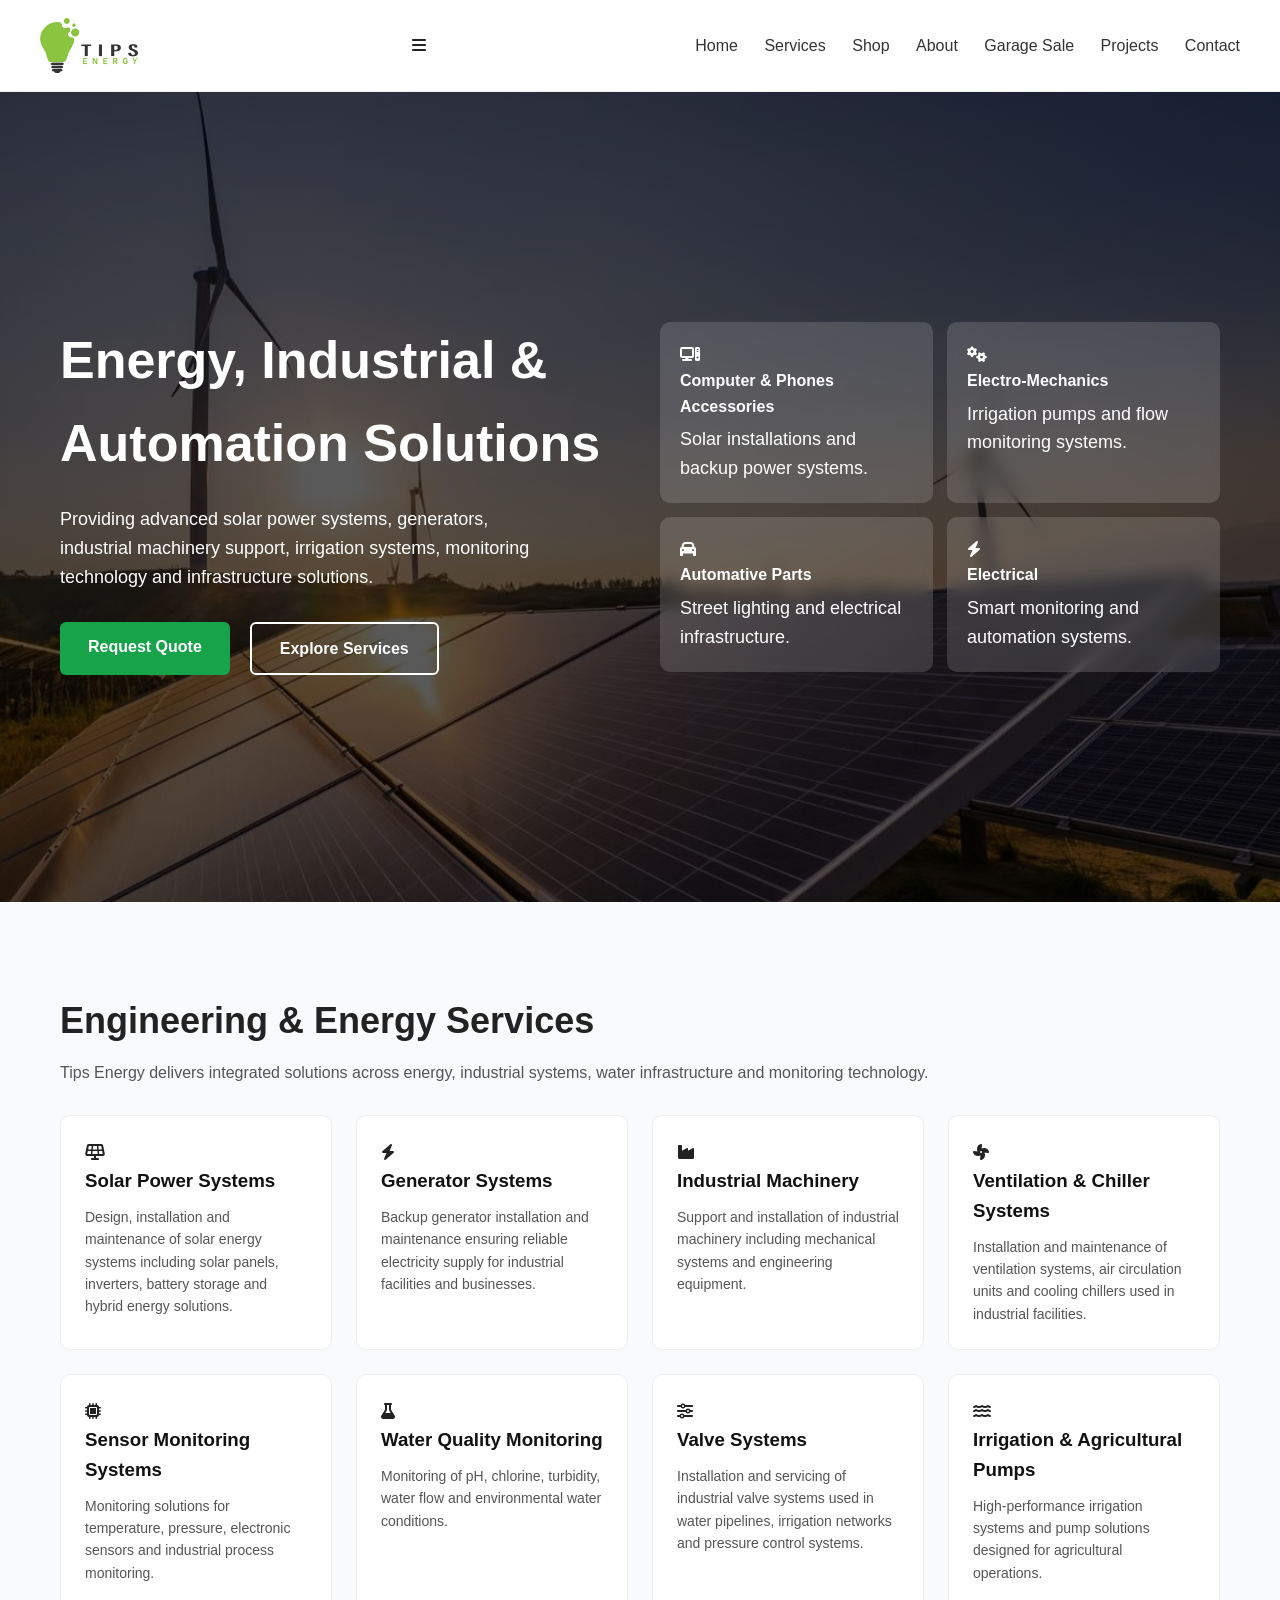
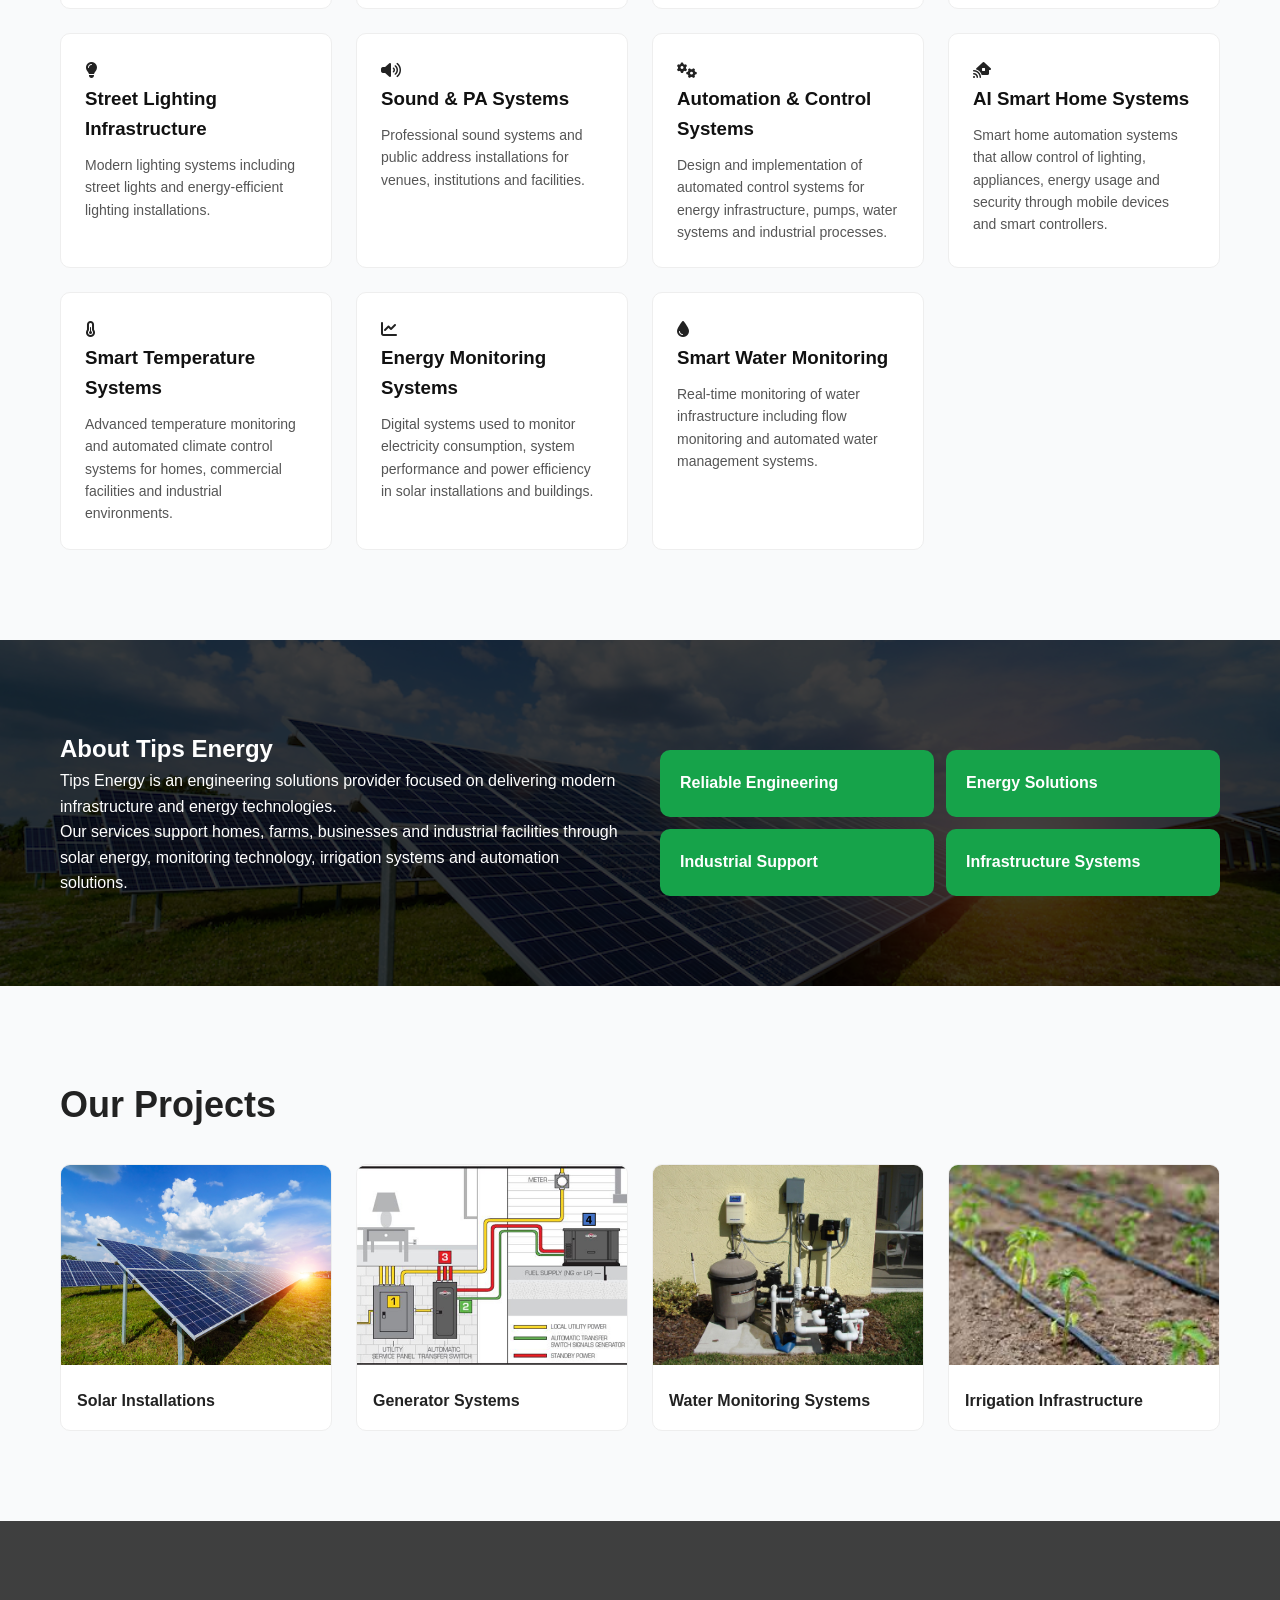
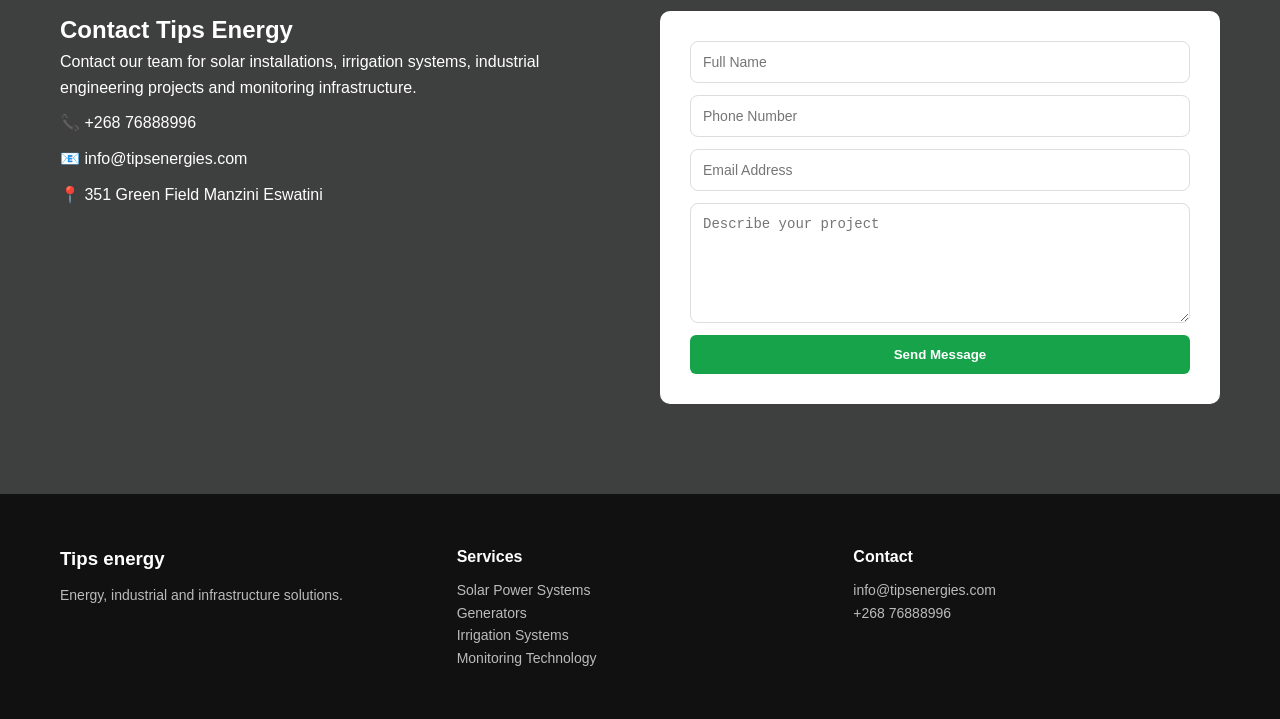
==== index.html @ 57f23faf "Update index.html" ====
<!DOCTYPE html>
<html lang="en">

<head>
<meta charset="UTF-8">
<meta name="viewport" content="width=device-width, initial-scale=1.0">

<title>Tips Energies | Energy & Automation Solutions</title>

<link rel="stylesheet" href="style.css">

<link rel="stylesheet"
href="https://cdnjs.cloudflare.com/ajax/libs/font-awesome/6.5.0/css/all.min.css">
</head>

<body>

<!-- ================= NAVBAR ================= -->
<header class="navbar">

<div class="container nav-inner">

<div class="logo">
<img src="Tips energy Logo.png" alt="Tips Energy Logo" class="logo-img">
</div>

<!-- HAMBURGER -->
<div class="menu-toggle">
<i class="fa-solid fa-bars"></i>
</div>

<nav>
<a href="#home">Home</a>
<a href="#services">Services</a>
<a href="shop.html">Shop</a>
<a href="#about">About</a>
<a href="garage.html">Garage Sale</a>
<a href="#projects">Projects</a>
<a href="#contact">Contact</a>
</nav>

</div>

</header>

<!-- ================= HERO ================= -->
<section id="home" class="hero">

<div class="container hero-grid">

<div class="hero-left">

<h1>Energy, Industrial & Automation Solutions</h1>

<p>
Providing advanced solar power systems, generators,
industrial machinery support, irrigation systems,
monitoring technology and infrastructure solutions.
</p>

<div class="hero-buttons">

<a href="#contact" class="btn-primary">Request Quote</a>

<a href="#services" class="btn-outline">Explore Services</a>

</div>

</div>

<div class="hero-cards">

<div class="card">
<i class="fa-solid fa-computer"></i>
<h4>Computer & Phones Accessories</h4>
<p>Solar installations and backup power systems.</p>
</div>

<div class="card">
<i class="fa-solid fa-gears"></i>
<h4>Electro-Mechanics</h4>
<p>Irrigation pumps and flow monitoring systems.</p>
</div>

<div class="card">
<i class="fa-solid fa-car"></i>
<h4>Automative Parts</h4>
<p>Street lighting and electrical infrastructure.</p>
</div>

<div class="card">
<i class="fa-solid fa-bolt"></i>
<h4>Electrical</h4>
<p>Smart monitoring and automation systems.</p>
</div>

</div>

</div>

</section>

<!-- ================= SERVICES ================= -->
<section id="services" class="section">
  <div class="container"> 
    <h2>Engineering & Energy Services</h2>
    <p class="section-desc"> Tips Energy delivers integrated solutions across energy, industrial systems, water infrastructure and monitoring technology. </p>
    <div class="service-grid"> 
      <div class="service-card"> 
        <i class="fa-solid fa-solar-panel">
        </i>
        <h3>Solar Power Systems</h3> 
        <p> Design, installation and maintenance of solar energy systems including solar panels, inverters, battery storage and hybrid energy solutions. </p>
      </div> 
      <div class="service-card"> 
        <i class="fa-solid fa-bolt"></i>
        <h3>Generator Systems</h3>
        <p> Backup generator installation and maintenance ensuring reliable electricity supply for industrial facilities and businesses. </p>
      </div>
      <div class="service-card">
        <i class="fa-solid fa-industry"></i>
        <h3>Industrial Machinery</h3> 
        <p> Support and installation of industrial machinery including mechanical systems and engineering equipment. </p>
      </div> 
      <div class="service-card">
        <i class="fa-solid fa-fan"></i>
        <h3>Ventilation & Chiller Systems</h3>
        <p> Installation and maintenance of ventilation systems, air circulation units and cooling chillers used in industrial facilities. </p> 
      </div> 
      <div class="service-card">
        <i class="fa-solid fa-microchip">
        </i> <h3>Sensor Monitoring Systems</h3>
        <p> Monitoring solutions for temperature, pressure, electronic sensors and industrial process monitoring. </p>
      </div> 
      <div class="service-card">
        <i class="fa-solid fa-flask"></i> 
        <h3>Water Quality Monitoring</h3>
        <p> Monitoring of pH, chlorine, turbidity, water flow and environmental water conditions. </p>
      </div>
      <div class="service-card">
        <i class="fa-solid fa-sliders"></i>
        <h3>Valve Systems</h3>
        <p> Installation and servicing of industrial valve systems used in water pipelines, irrigation networks and pressure control systems. </p> 
      </div> 
      <div class="service-card">
        <i class="fa-solid fa-water"></i> 
        <h3>Irrigation & Agricultural Pumps</h3>
        <p> High-performance irrigation systems and pump solutions designed for agricultural operations. </p>
      </div>
      <div class="service-card">
        <i class="fa-solid fa-lightbulb"></i>
        <h3>Street Lighting Infrastructure</h3> 
        <p> Modern lighting systems including street lights and energy-efficient lighting installations. </p> 
      </div>
      <div class="service-card">
        <i class="fa-solid fa-volume-high"></i> 
        <h3>Sound & PA Systems</h3>
        <p> Professional sound systems and public address installations for venues, institutions and facilities. </p> 
      </div> <!-- ADDED SERVICES WE DISCUSSED -->
      <div class="service-card">
        <i class="fa-solid fa-gears"></i>
        <h3>Automation & Control Systems</h3>
        <p> Design and implementation of automated control systems for energy infrastructure, pumps, water systems and industrial processes. </p> 
      </div> 
      <div class="service-card">
        <i class="fa-solid fa-house-signal"></i>
        <h3>AI Smart Home Systems</h3>
        <p> Smart home automation systems that allow control of lighting, appliances, energy usage and security through mobile devices and smart controllers. </p>
      </div> 
      <div class="service-card"> 
        <i class="fa-solid fa-temperature-half"></i> 
        <h3>Smart Temperature Systems</h3>
        <p> Advanced temperature monitoring and automated climate control systems for homes, commercial facilities and industrial environments. </p>
      </div>
      <div class="service-card">
        <i class="fa-solid fa-chart-line">
        </i>
        <h3>Energy Monitoring Systems</h3>
        <p> Digital systems used to monitor electricity consumption, system performance and power efficiency in solar installations and buildings. </p>
      </div>
      <div class="service-card">
        <i class="fa-solid fa-droplet"></i> 
        <h3>Smart Water Monitoring</h3>
        <p> Real-time monitoring of water infrastructure including flow monitoring and automated water management systems. </p>
</div>

</div>

</div>

</section>

<!-- ================= ABOUT ================= -->
<section id="about" class="about">

<div class="container about-grid">

<div>

<h2>About Tips Energy</h2>

<p>
Tips Energy is an engineering solutions provider
focused on delivering modern infrastructure and energy technologies.
</p>

<p>
Our services support homes, farms, businesses and industrial facilities
through solar energy, monitoring technology, irrigation systems and automation solutions.
</p>

</div>

<div class="about-boxes">
<div>Reliable Engineering</div>
<div>Energy Solutions</div>
<div>Industrial Support</div>
<div>Infrastructure Systems</div>
</div>

</div>

</section>

<!-- ================= PROJECTS ================= -->
<section id="projects" class="section">

<div class="container">

<h2>Our Projects</h2>

<div class="project-grid">

<div class="project-card">
<img src="solar.jpg">
<p>Solar Installations</p>
</div>

<div class="project-card">
<img src="generator+diagram.png">
<p>Generator Systems</p>
</div>

<div class="project-card">
<img src="water system.png">
<p>Water Monitoring Systems</p>
</div>

<div class="project-card">
<img src="irrigation.jpg">
<p>Irrigation Infrastructure</p>
</div>

</div>

</div>

</section>

<!-- ================= CONTACT ================= -->
<section id="contact" class="contact">

<div class="container contact-grid">

<div>

<h2>Contact Tips Energy</h2>

<p>
Contact our team for solar installations, irrigation systems,
industrial engineering projects and monitoring infrastructure.
</p>

<div class="contact-info">
<p>📞 +268 76888996</p>
<p>📧 info@tipsenergies.com</p>
<p>📍 351 Green Field Manzini Eswatini</p>
</div>

</div>

<form action="https://formspree.io/f/xwvrnzoy" method="POST" class="contact-form">

<input type="text" name="name" placeholder="Full Name" required>
<input type="tel" name="phone" placeholder="Phone Number">
<input type="email" name="email" placeholder="Email Address" required>

<textarea name="message" placeholder="Describe your project" required></textarea>

<input type="hidden" name="_subject" value="New Project Inquiry - Tips Energies">
<input type="hidden" name="_next" value="thankyou.html">

<button type="submit" class="btn-primary">Send Message</button>

</form>

</div>

</section>

<!-- ================= FOOTER ================= -->
<footer>

<div class="container footer">

<div>
<h3>Tips energy</h3>
<p>Energy, industrial and infrastructure solutions.</p>
</div>

<div>
<h4>Services</h4>
<p>Solar Power Systems</p>
<p>Generators</p>
<p>Irrigation Systems</p>
<p>Monitoring Technology</p>
</div>

<div>
<h4>Contact</h4>
<p>info@tipsenergies.com</p>
<p>+268 76888996</p>
</div>

</div>

</footer>

<!-- ================= MOBILE MENU JS ================= -->
<script>
document.addEventListener("DOMContentLoaded", () => {
const menuToggle = document.querySelector(".menu-toggle");
const nav = document.querySelector("nav");

menuToggle.addEventListener("click", () => {
nav.classList.toggle("active");
});
});
</script>

</body>
</html>
---- style.css ----
/* ======================
GLOBAL
====================== */

*{
margin:0;
padding:0;
box-sizing:border-box;
}

html{
scroll-behavior:smooth;
}

body{
font-family:Arial, Helvetica, sans-serif;
color:#222;
line-height:1.6;
background:#f9fafb;
}

.container{
max-width:1200px;
margin:auto;
padding:0 20px;
}
.logo-img{
height:55px;
width:auto;
}

/* ======================
NAVBAR
====================== */

.navbar{
background:white;
border-bottom:1px solid #eee;
position:sticky;
top:0;
z-index:1000;
}

.nav-inner{
display:flex;
justify-content:space-between;
align-items:center;
padding:18px 0;
}

.logo{
display:flex;
gap:10px;
align-items:center;
}

.logo-box{
background:#16a34a;
color:white;
font-weight:bold;
padding:10px;
border-radius:8px;
}

nav a{
margin-left:22px;
text-decoration:none;
color:#333;
font-weight:500;
transition:0.2s;
}

nav a:hover{
color:#16a34a;
}


/* ======================
HERO
====================== */

.hero{

min-height:90vh;
display:flex;
align-items:center;
color:white;

background:
linear-gradient(rgba(0,0,0,0.65), rgba(0,0,0,0.65)),
url("hero.png");

background-size:cover;
background-position:center;
background-repeat:no-repeat;

}

.hero-grid{
display:grid;
grid-template-columns:1fr 1fr;
gap:40px;
align-items:center;
}

.hero h1{
font-size:52px;
margin-bottom:20px;
}

.hero p{
font-size:18px;
max-width:500px;
}


/* ======================
BUTTONS
====================== */

.hero-buttons{
display:flex;
gap:20px;
margin-top:30px;
}

.btn-primary{
background:#16a34a;
color:white;
padding:12px 28px;
border-radius:6px;
text-decoration:none;
font-weight:600;
border:none;
cursor:pointer;
transition:0.2s;
}

.btn-primary:hover{
background:#15803d;
}

.btn-outline{
border:2px solid white;
color:white;
padding:12px 28px;
border-radius:6px;
text-decoration:none;
font-weight:600;
transition:0.2s;
}

.btn-outline:hover{
background:white;
color:#111;
}


/* ======================
HERO CARDS
====================== */

.hero-cards{
display:grid;
grid-template-columns:1fr 1fr;
gap:14px;
}

.card{
background:rgba(255,255,255,0.15);
padding:20px;
border-radius:10px;
backdrop-filter:blur(8px);
transition:0.2s;
}

.card:hover{
transform:translateY(-4px);
}

.card h4{
margin-bottom:6px;
}


/* ======================
SECTIONS
====================== */

.section{
padding:90px 0;
}

.section h2{
font-size:36px;
margin-bottom:10px;
}

.section-desc{
color:#555;
margin-bottom:30px;
}


/* ======================
SERVICES
====================== */

.service-grid{
display:grid;
grid-template-columns:repeat(auto-fit,minmax(240px,1fr));
gap:24px;
}

.service-card{
background:white;
border-radius:10px;
padding:24px;
border:1px solid #eee;
transition:0.2s;
}

.service-card:hover{
transform:translateY(-5px);
box-shadow:0 10px 25px rgba(0,0,0,0.08);
}

.service-card h3{
margin-bottom:10px;
color:#111;
}

.service-card p{
font-size:14px;
color:#555;
}


/* ======================
ABOUT
====================== */

.about{

background:
linear-gradient(rgba(0,0,0,0.75), rgba(0,0,0,0.75)),
url("solar.jpg");

background-size:cover;
background-position:center;

color:white;
padding:90px 0;

}

.about-grid{
display:grid;
grid-template-columns:1fr 1fr;
gap:40px;
}

.about-boxes{
display:grid;
grid-template-columns:1fr 1fr;
gap:12px;
margin-top:20px;
}

.about-boxes div{
background:#16a34a;
padding:20px;
border-radius:10px;
font-weight:600;
}


/* ======================
PROJECTS
====================== */

.project-grid{
display:grid;
grid-template-columns:repeat(auto-fit,minmax(240px,1fr));
gap:24px;
margin-top:30px;
}

.project-card{
background:white;
border-radius:10px;
overflow:hidden;
border:1px solid #eee;
transition:0.2s;
}

.project-card:hover{
transform:translateY(-4px);
box-shadow:0 10px 25px rgba(0,0,0,0.08);
}

.project-card img{
width:100%;
height:200px;
object-fit:cover;
}

.project-card p{
padding:16px;
font-weight:600;
}


/* ======================
CONTACT
====================== */

.contact{

background:
linear-gradient(rgba(0,0,0,0.75), rgba(0,0,0,0.75)),
url("energy-infrastructure.jpg");

background-size:cover;
background-position:center;

color:white;
padding:90px 0;

}

.contact-grid{
display:grid;
grid-template-columns:1fr 1fr;
gap:40px;
}

.contact-info p{
margin-top:10px;
}

.contact-form{
background:white;
padding:30px;
border-radius:10px;
display:flex;
flex-direction:column;
gap:12px;
}

.contact-form input,
.contact-form textarea{
padding:12px;
border:1px solid #ddd;
border-radius:8px;
font-size:14px;
}

.contact-form textarea{
min-height:120px;
}


/* ======================
FOOTER
====================== */

footer{
background:#111;
color:#bbb;
padding:50px 0;
}

.footer{
display:grid;
grid-template-columns:1fr 1fr 1fr;
gap:30px;
}

.footer h3,
.footer h4{
color:white;
margin-bottom:10px;
}

.footer p{
font-size:14px;
}


/* ======================
RESPONSIVE
====================== */

@media(max-width:900px){

.hero-grid{
grid-template-columns:1fr;
}

.about-grid{
grid-template-columns:1fr;
}

.contact-grid{
grid-template-columns:1fr;
}

.footer{
grid-template-columns:1fr;
}

nav{
display:none;
}

.hero h1{
font-size:36px;
}

.menu-toggle{
display:none;
font-size:24px;
cursor:pointer;
color:#333;
}

/* IMPORTANT: anchor dropdown properly */
.nav-inner{
position:relative;
}

@media(max-width:900px){

/* show hamburger */
.menu-toggle{
display:block;
}

/* hide nav by default */
nav{
display:none;
flex-direction:column;
position:absolute;
top:60px;
right:0;
background:white;
padding:15px;
border:1px solid #eee;
border-radius:10px;
width:180px;
z-index:2000;
box-shadow:0 10px 20px rgba(0,0,0,0.15);
}

/* when JS toggles this class */
nav.active{
display:flex;
}

/* spacing for mobile links */
nav a{
margin:10px 0;
}
}
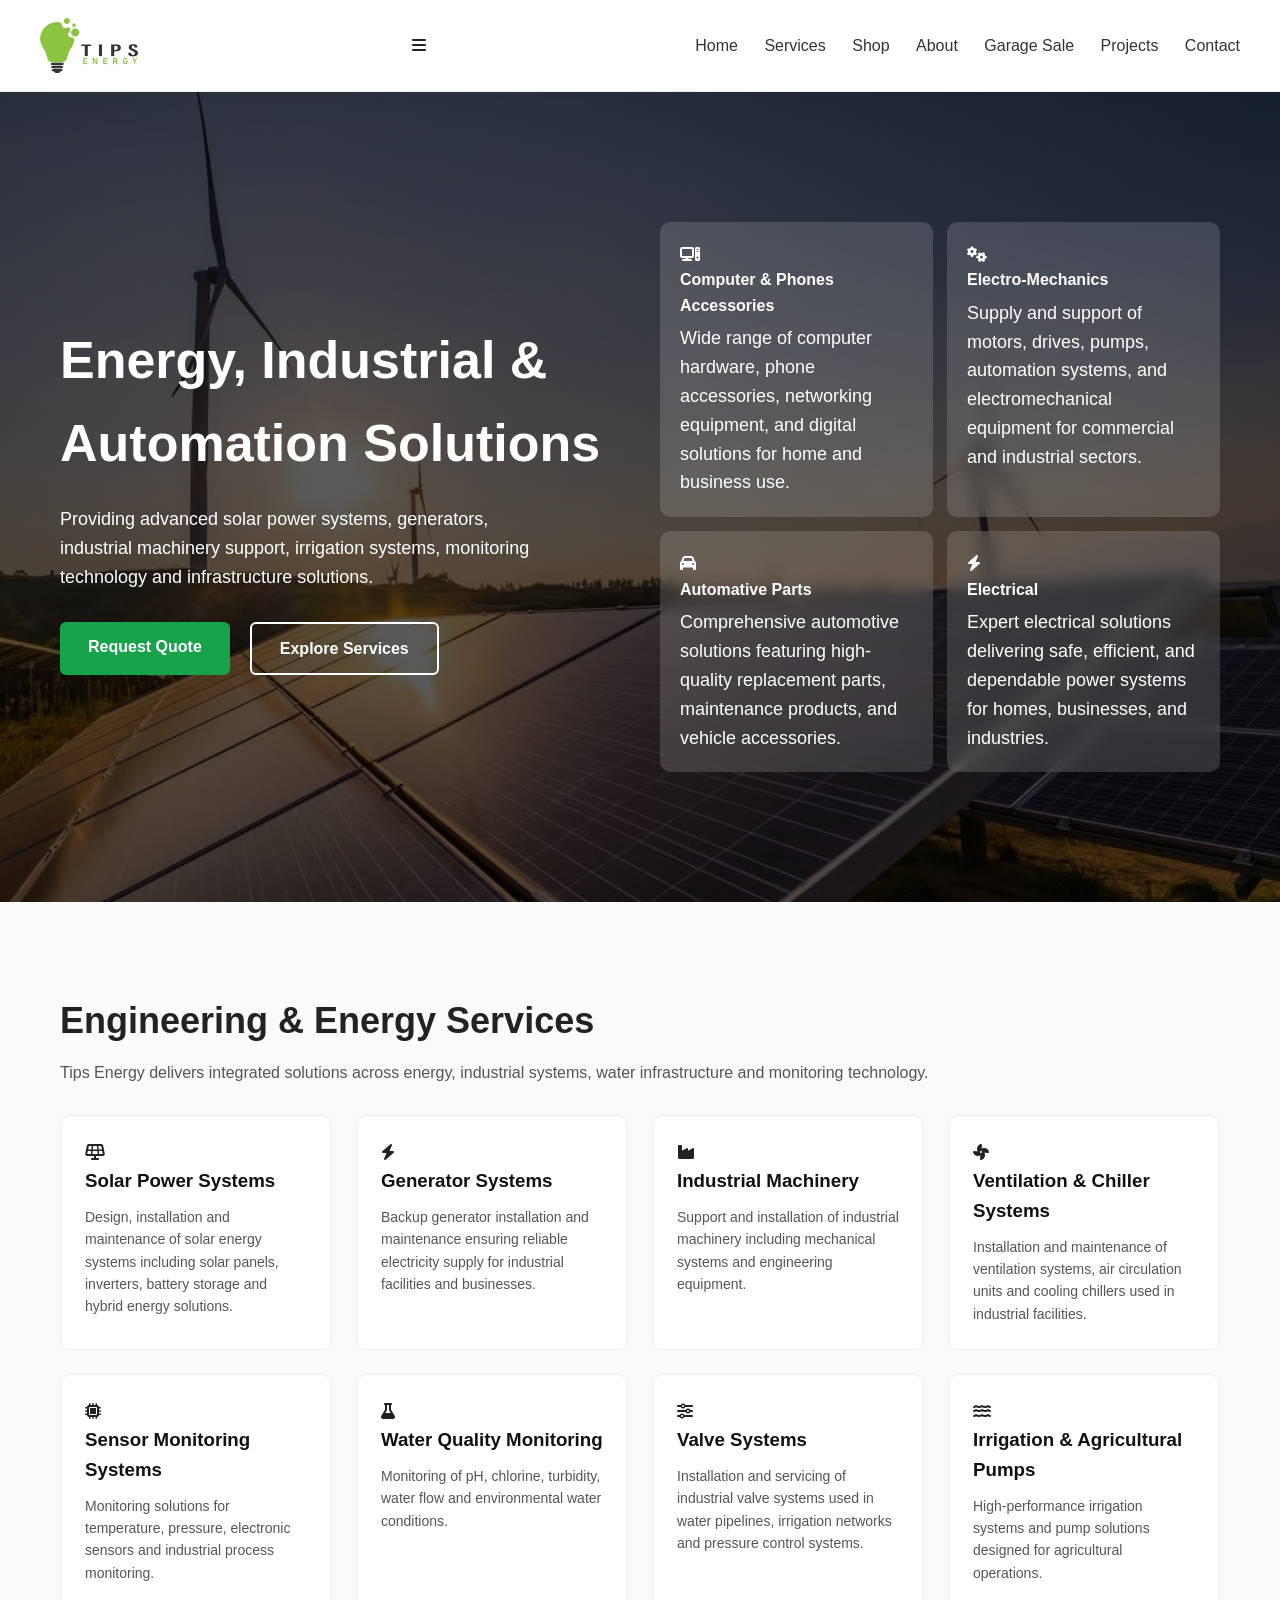
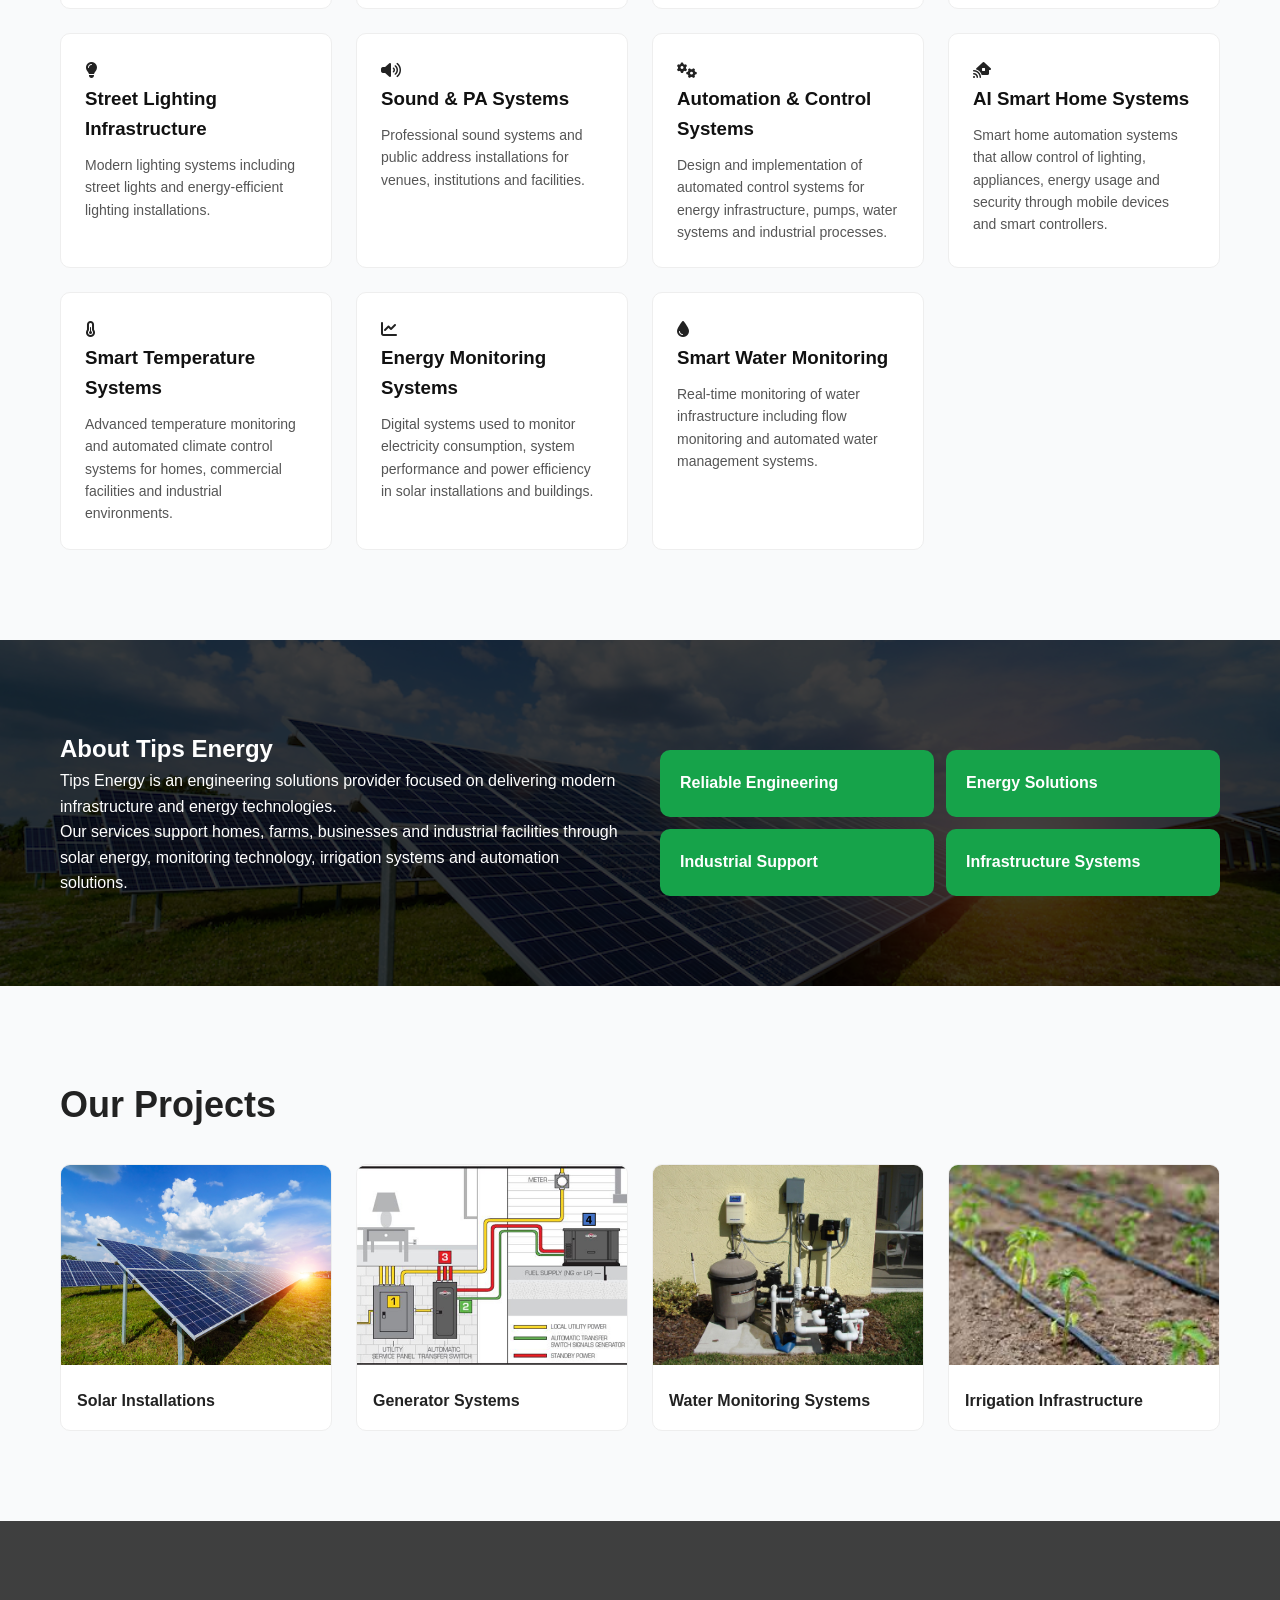
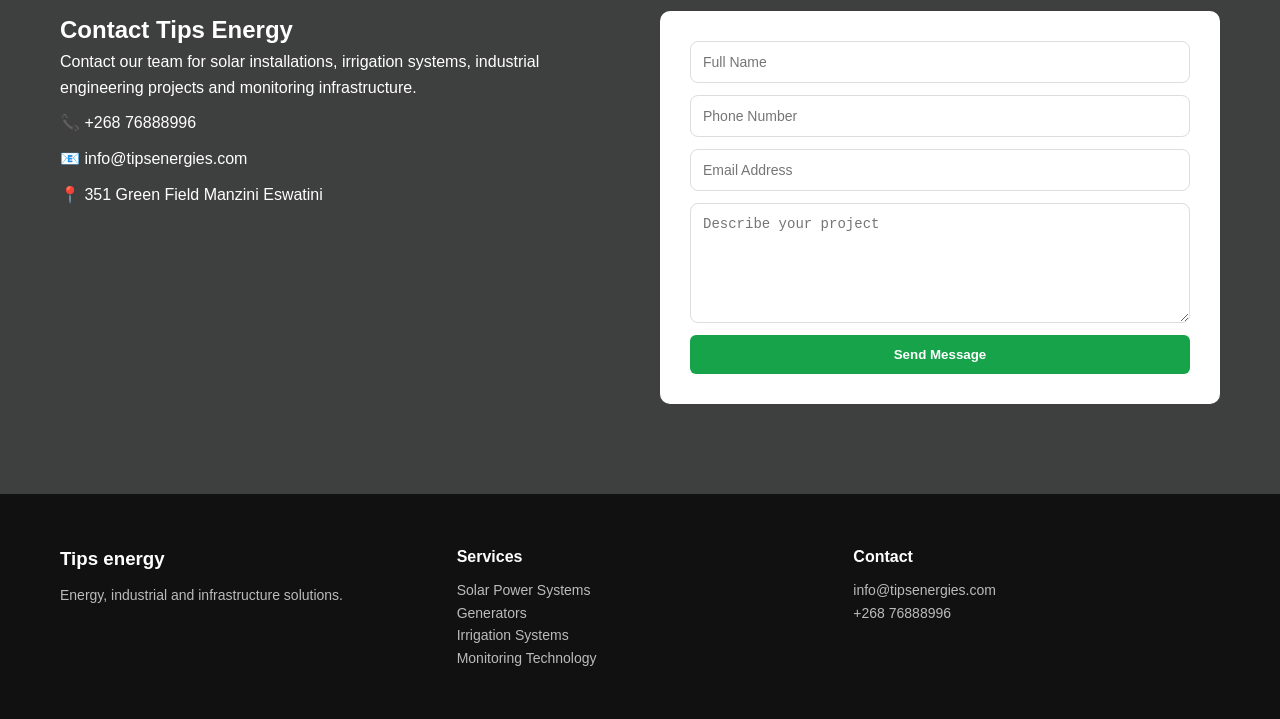
==== commit 8f4bbaf4: "Update index.html" ====
--- a/index.html
+++ b/index.html
@@ -73,25 +73,25 @@
 <div class="card">
 <i class="fa-solid fa-computer"></i>
 <h4>Computer & Phones Accessories</h4>
-<p>Solar installations and backup power systems.</p>
+<p>Wide range of computer hardware, phone accessories, networking equipment, and digital solutions for home and business use.</p>
 </div>
 
 <div class="card">
 <i class="fa-solid fa-gears"></i>
 <h4>Electro-Mechanics</h4>
-<p>Irrigation pumps and flow monitoring systems.</p>
+<p>Supply and support of motors, drives, pumps, automation systems, and electromechanical equipment for commercial and industrial sectors.</p>
 </div>
 
 <div class="card">
 <i class="fa-solid fa-car"></i>
 <h4>Automative Parts</h4>
-<p>Street lighting and electrical infrastructure.</p>
+<p>Comprehensive automotive solutions featuring high-quality replacement parts, maintenance products, and vehicle accessories.</p>
 </div>
 
 <div class="card">
 <i class="fa-solid fa-bolt"></i>
 <h4>Electrical</h4>
-<p>Smart monitoring and automation systems.</p>
+<p>Expert electrical solutions delivering safe, efficient, and dependable power systems for homes, businesses, and industries.</p>
 </div>
 
 </div>
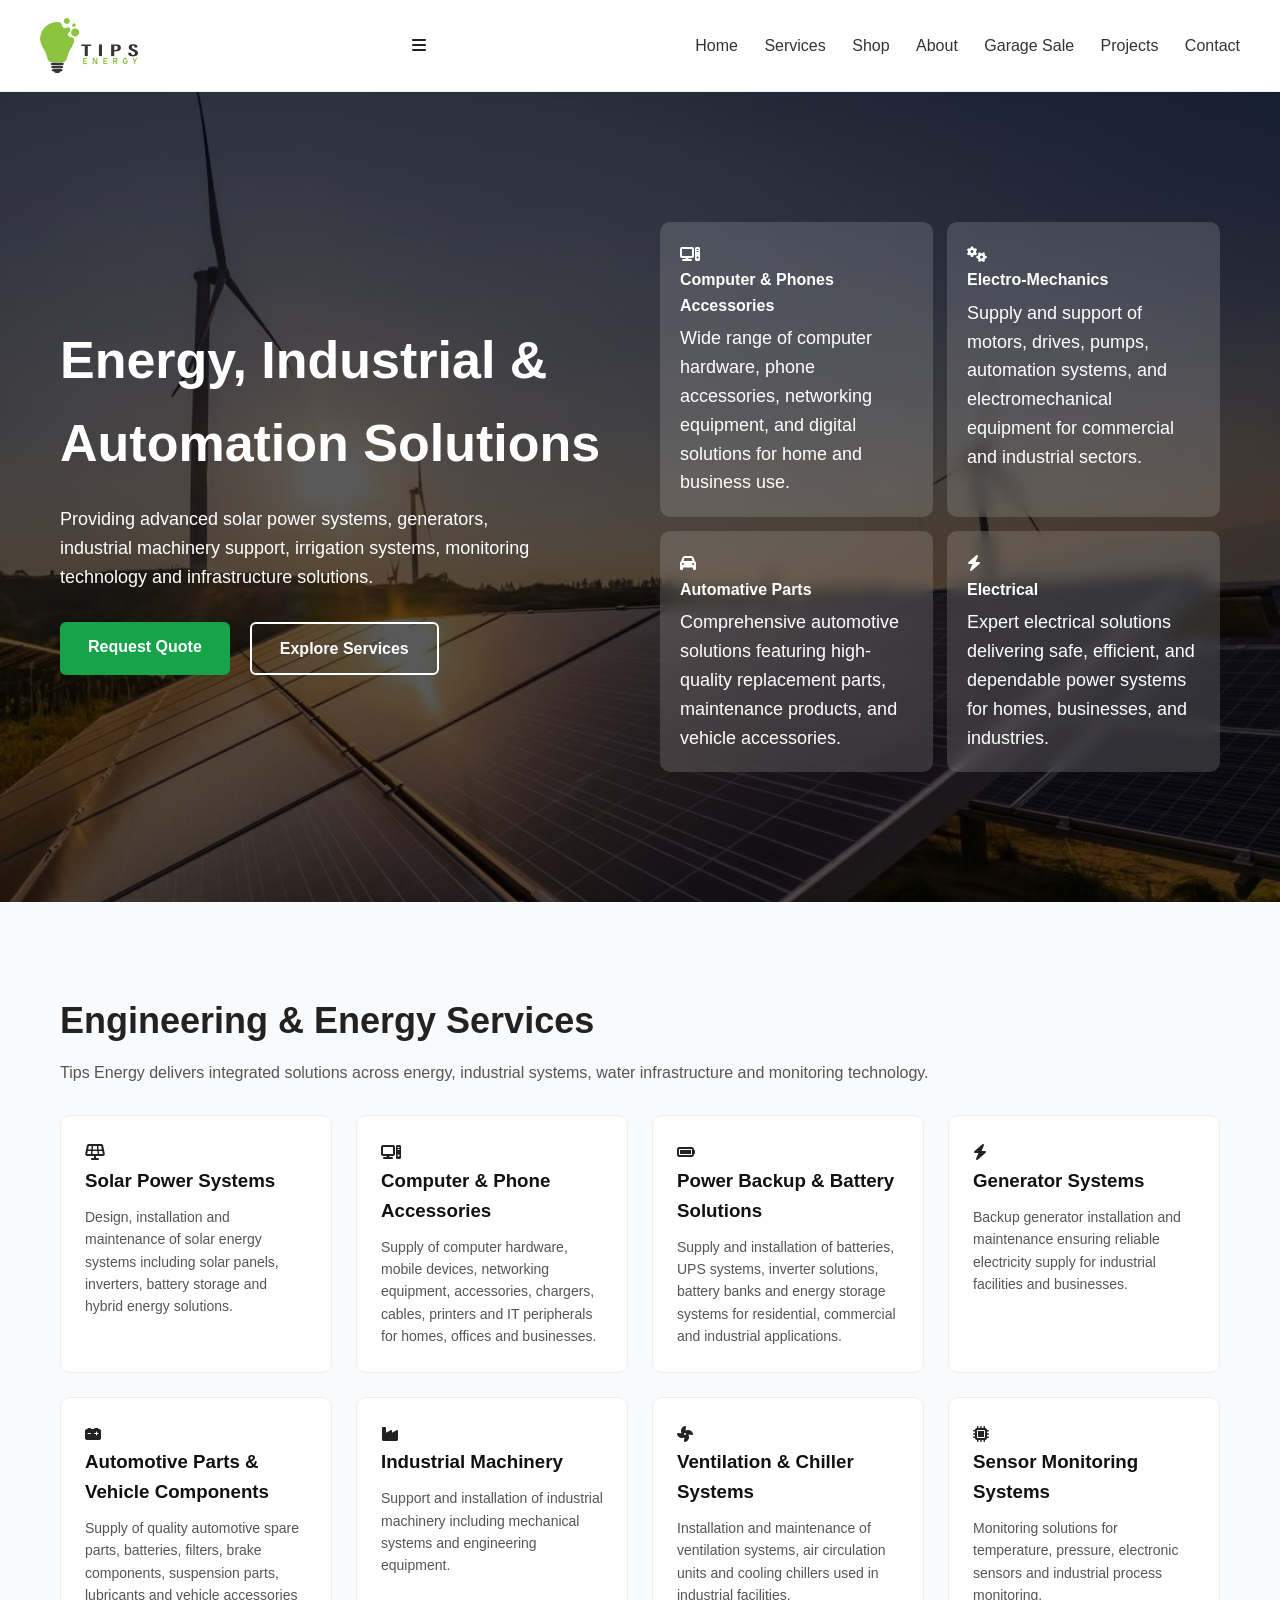
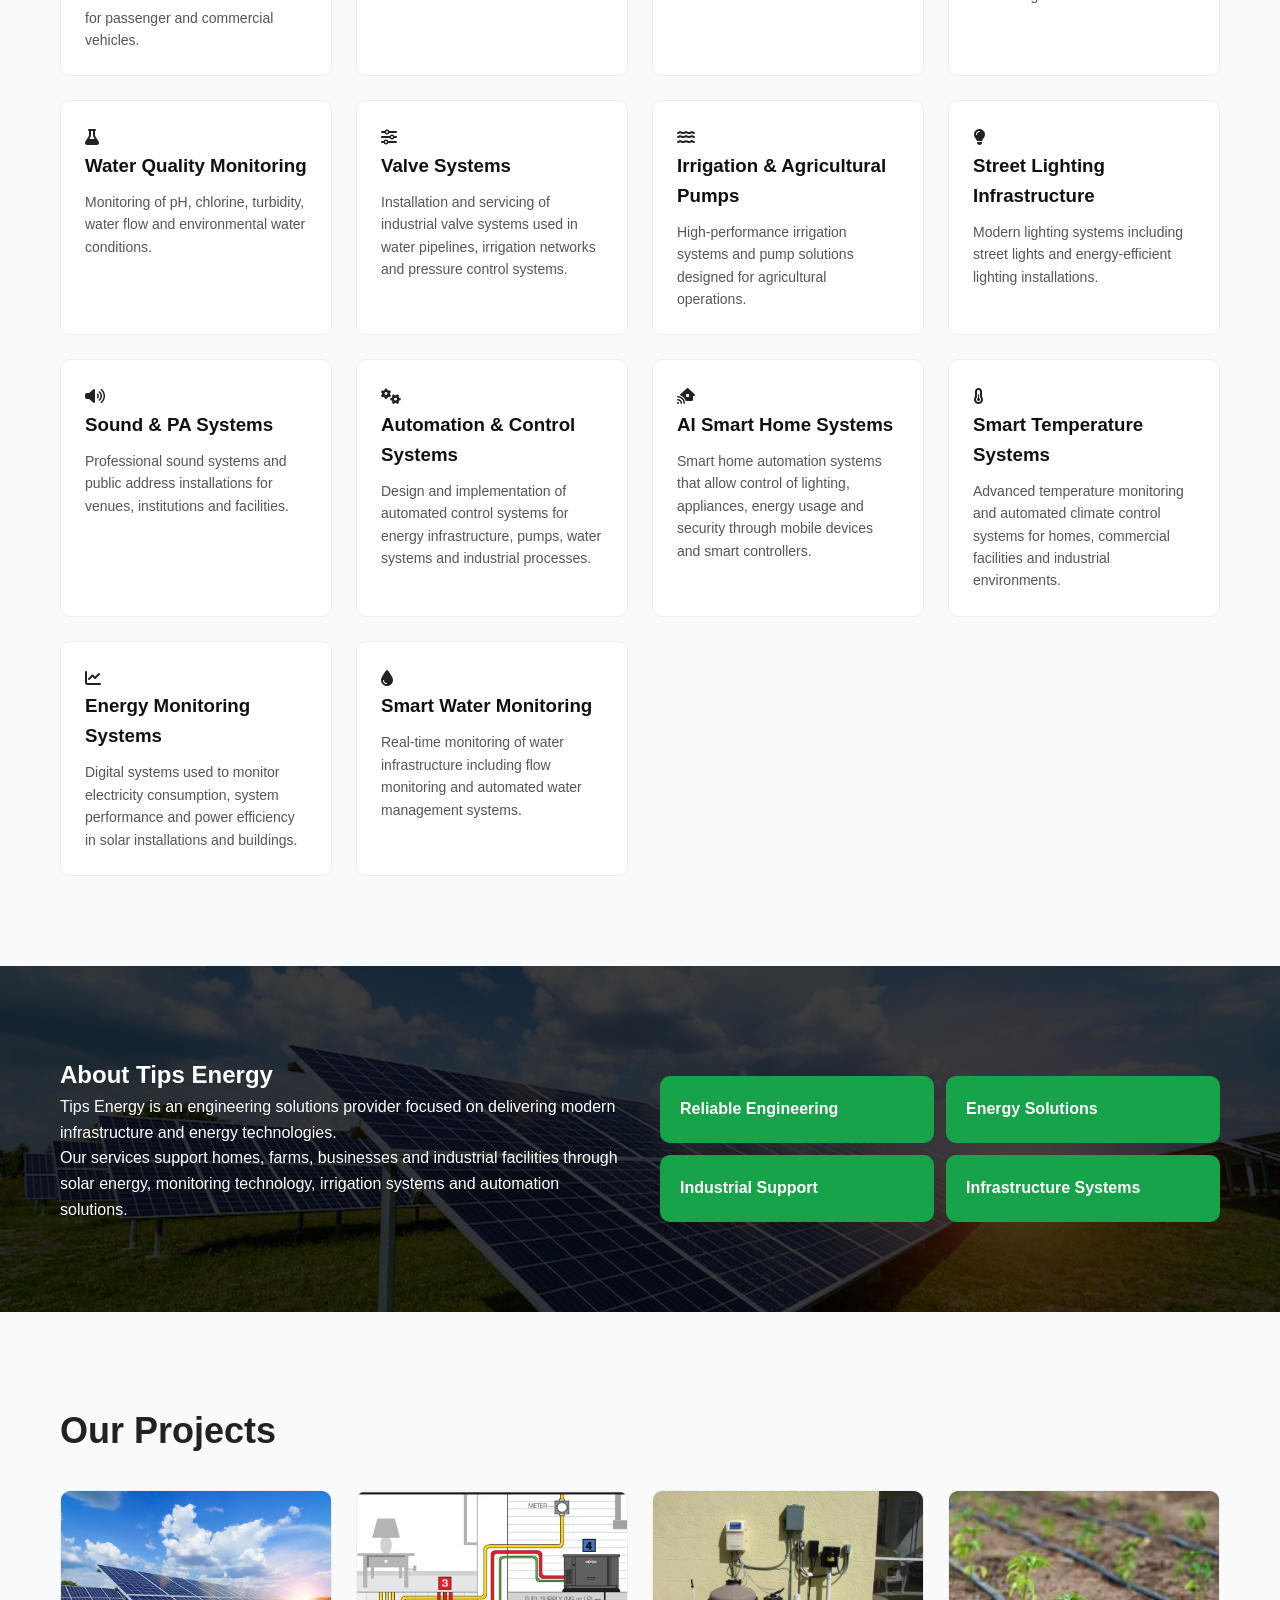
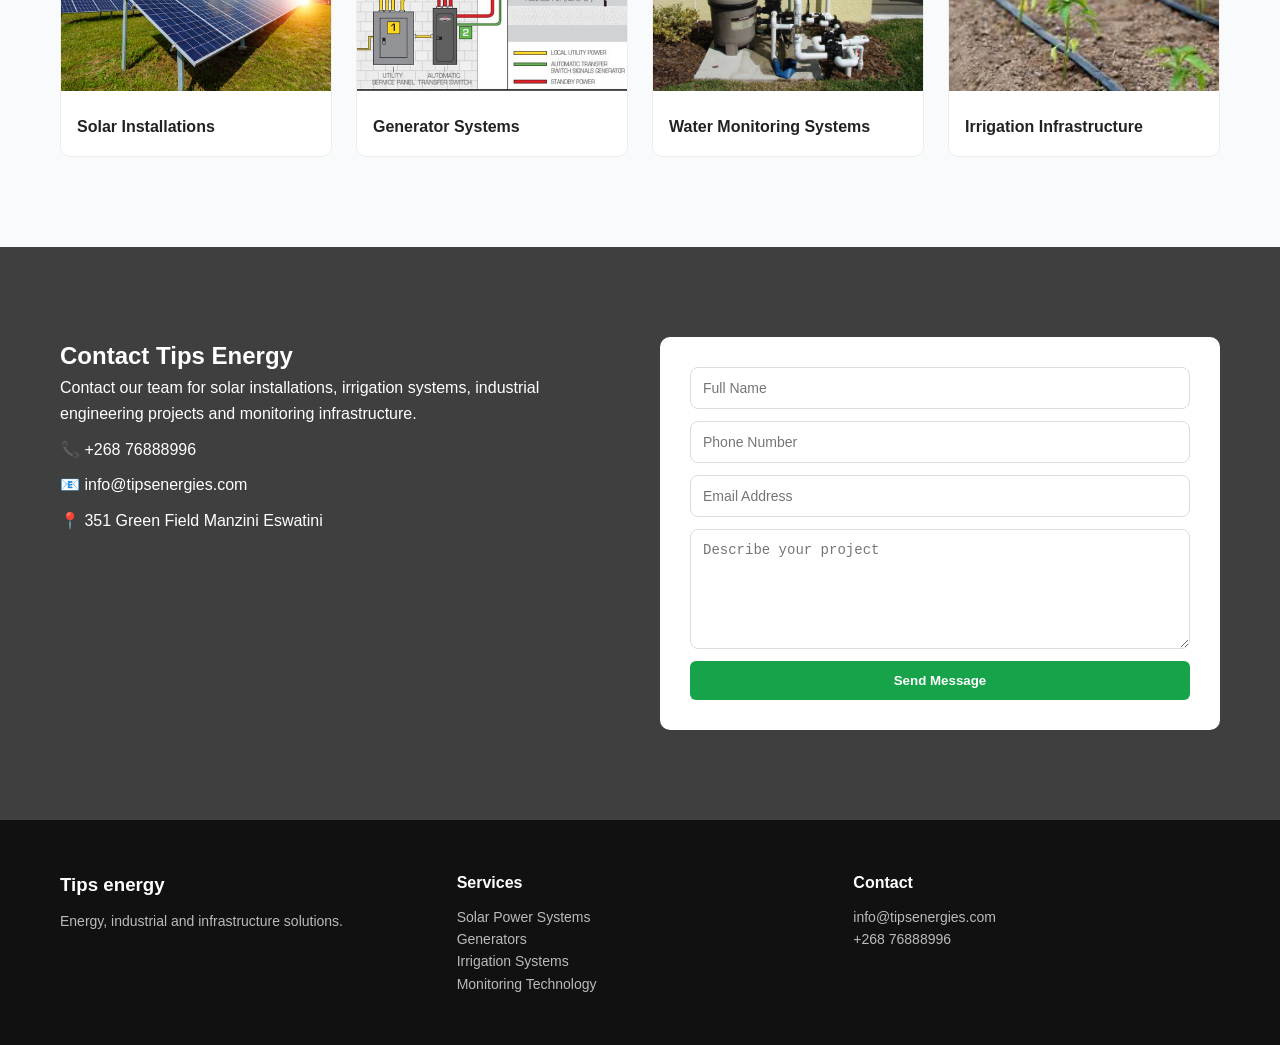
==== commit 047e2a6b: "Update index.html" ====
--- a/index.html
+++ b/index.html
@@ -112,11 +112,27 @@
         <h3>Solar Power Systems</h3> 
         <p> Design, installation and maintenance of solar energy systems including solar panels, inverters, battery storage and hybrid energy solutions. </p>
       </div> 
+ <div class="service-card"> 
+  <i class="fa-solid fa-computer"></i>
+  <h3>Computer & Phone Accessories</h3> 
+  <p>Supply of computer hardware, mobile devices, networking equipment, accessories, chargers, cables, printers and IT peripherals for homes, offices and businesses.</p>
+</div>
+      <div class="service-card"> 
+  <i class="fa-solid fa-battery-full"></i>
+  <h3>Power Backup & Battery Solutions</h3> 
+  <p>Supply and installation of batteries, UPS systems, inverter solutions, battery banks and energy storage systems for residential, commercial and industrial applications.</p>
+</div>
+
       <div class="service-card"> 
         <i class="fa-solid fa-bolt"></i>
         <h3>Generator Systems</h3>
         <p> Backup generator installation and maintenance ensuring reliable electricity supply for industrial facilities and businesses. </p>
       </div>
+      <div class="service-card"> 
+  <i class="fa-solid fa-car-battery"></i>
+  <h3>Automotive Parts & Vehicle Components</h3> 
+  <p>Supply of quality automotive spare parts, batteries, filters, brake components, suspension parts, lubricants and vehicle accessories for passenger and commercial vehicles.</p>
+</div>
       <div class="service-card">
         <i class="fa-solid fa-industry"></i>
         <h3>Industrial Machinery</h3> 
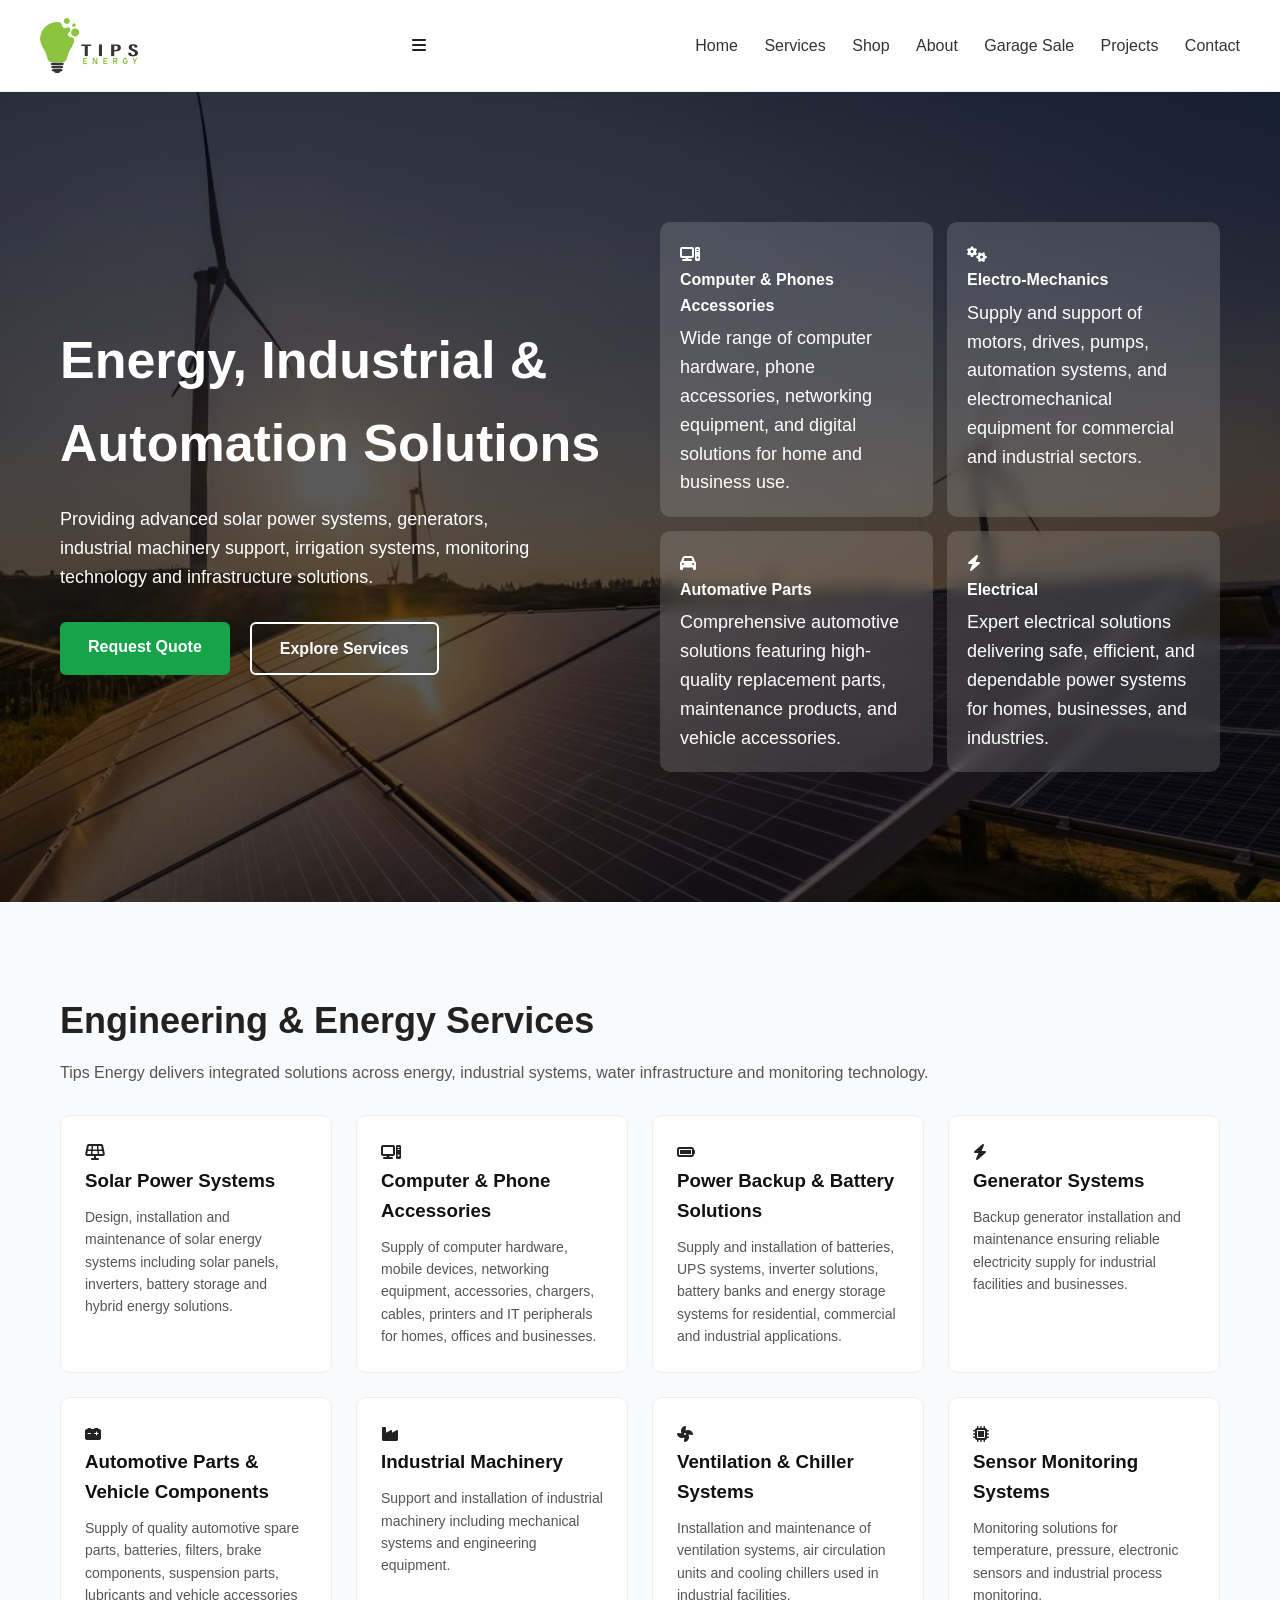
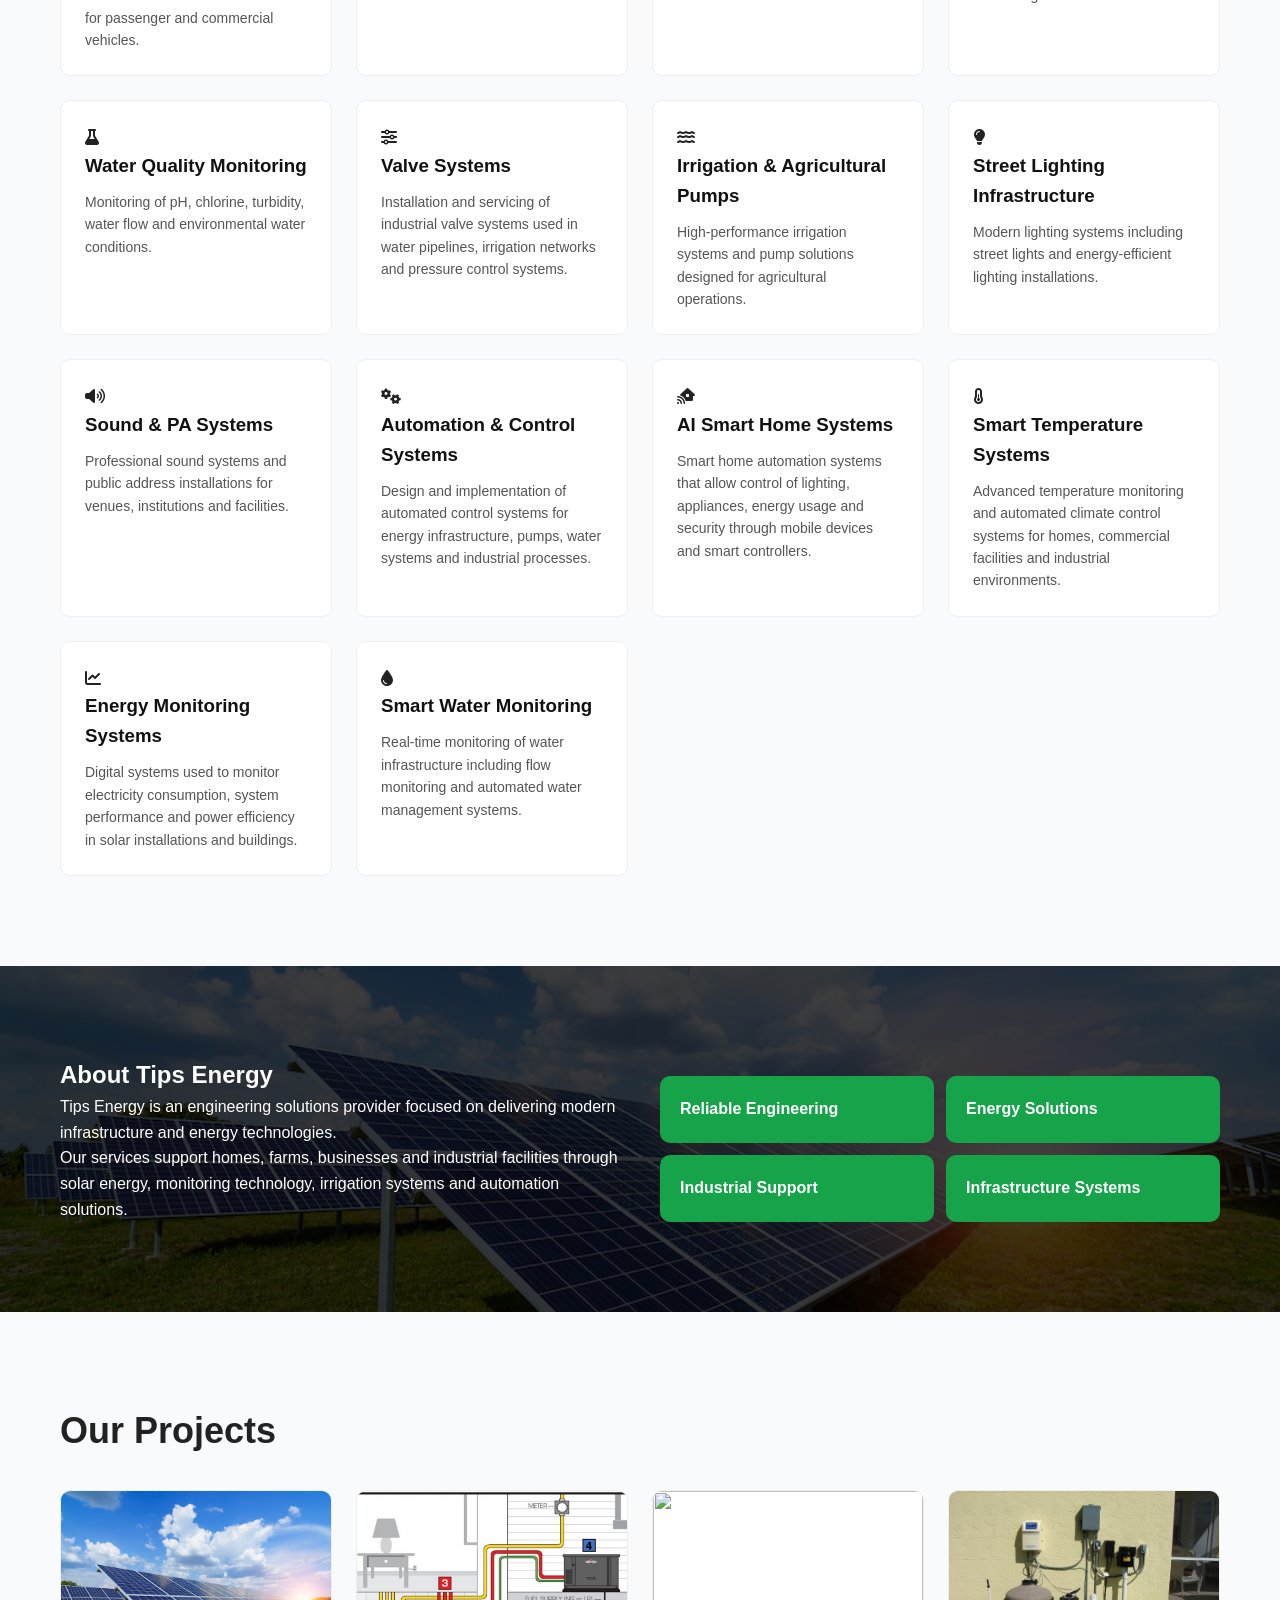
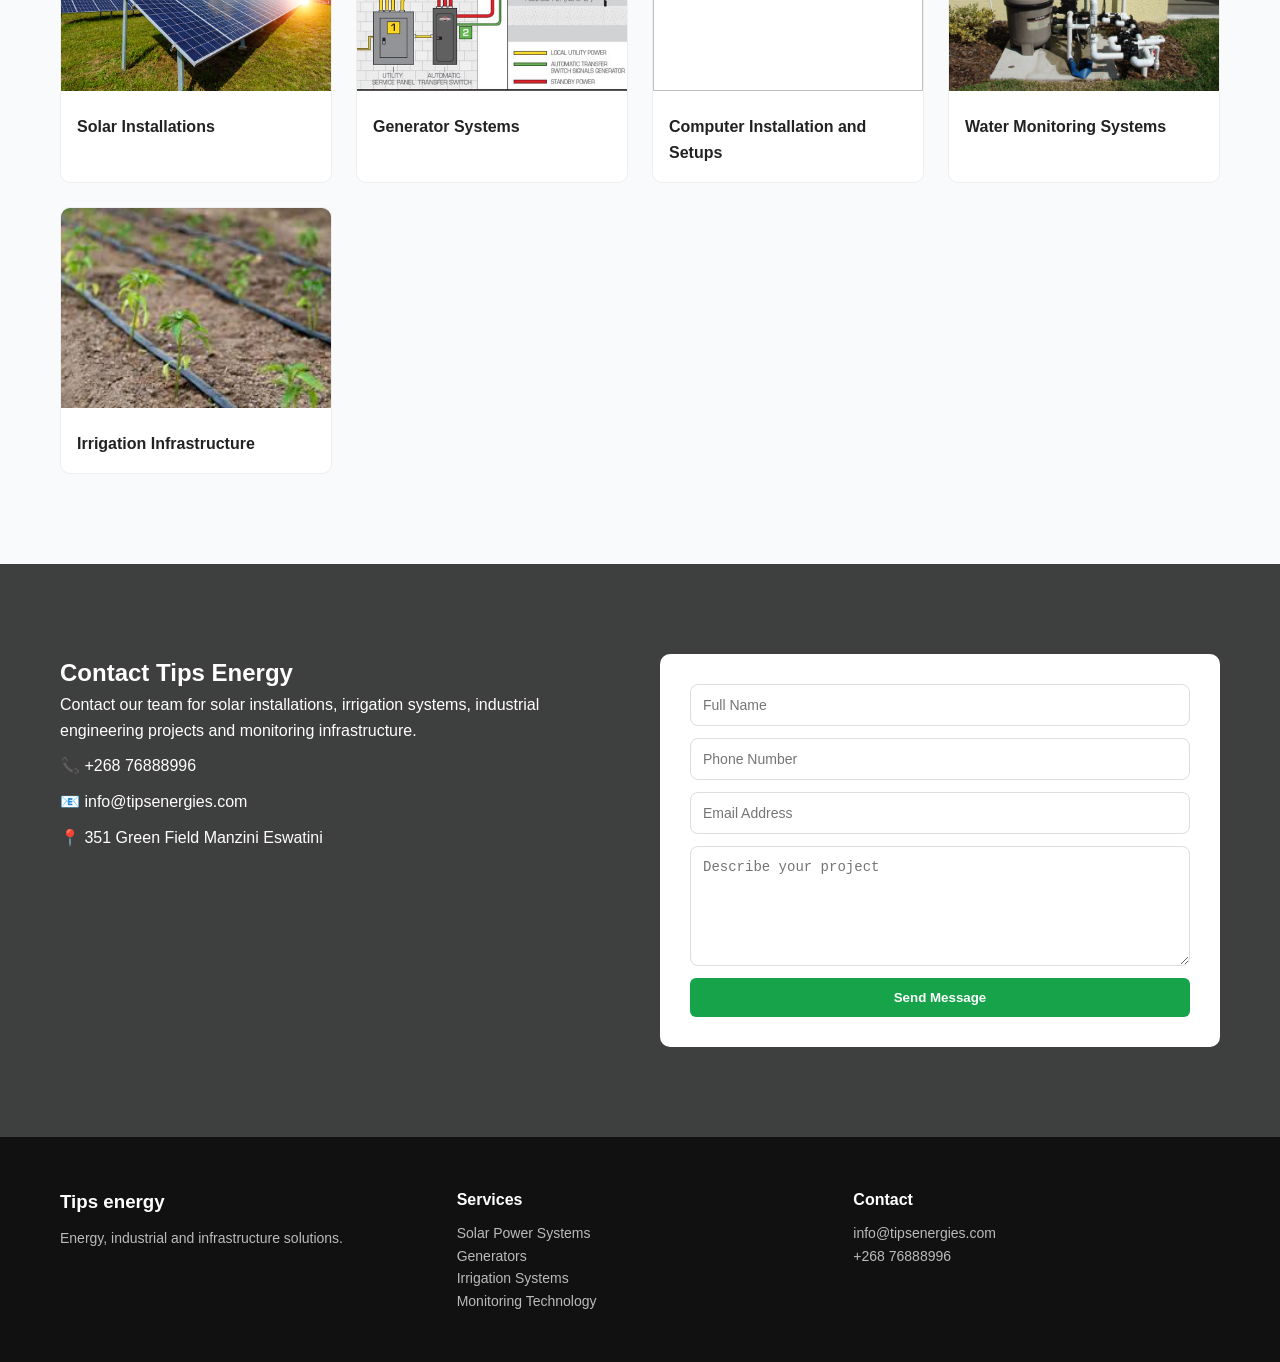
==== commit 2630d765: "Update index.html" ====
--- a/index.html
+++ b/index.html
@@ -256,6 +256,10 @@
 <img src="generator+diagram.png">
 <p>Generator Systems</p>
 </div>
+  <div class="project-card">
+<img src="comps.jpg">
+<p>Computer Installation and Setups</p>
+</div>
 
 <div class="project-card">
 <img src="water system.png">
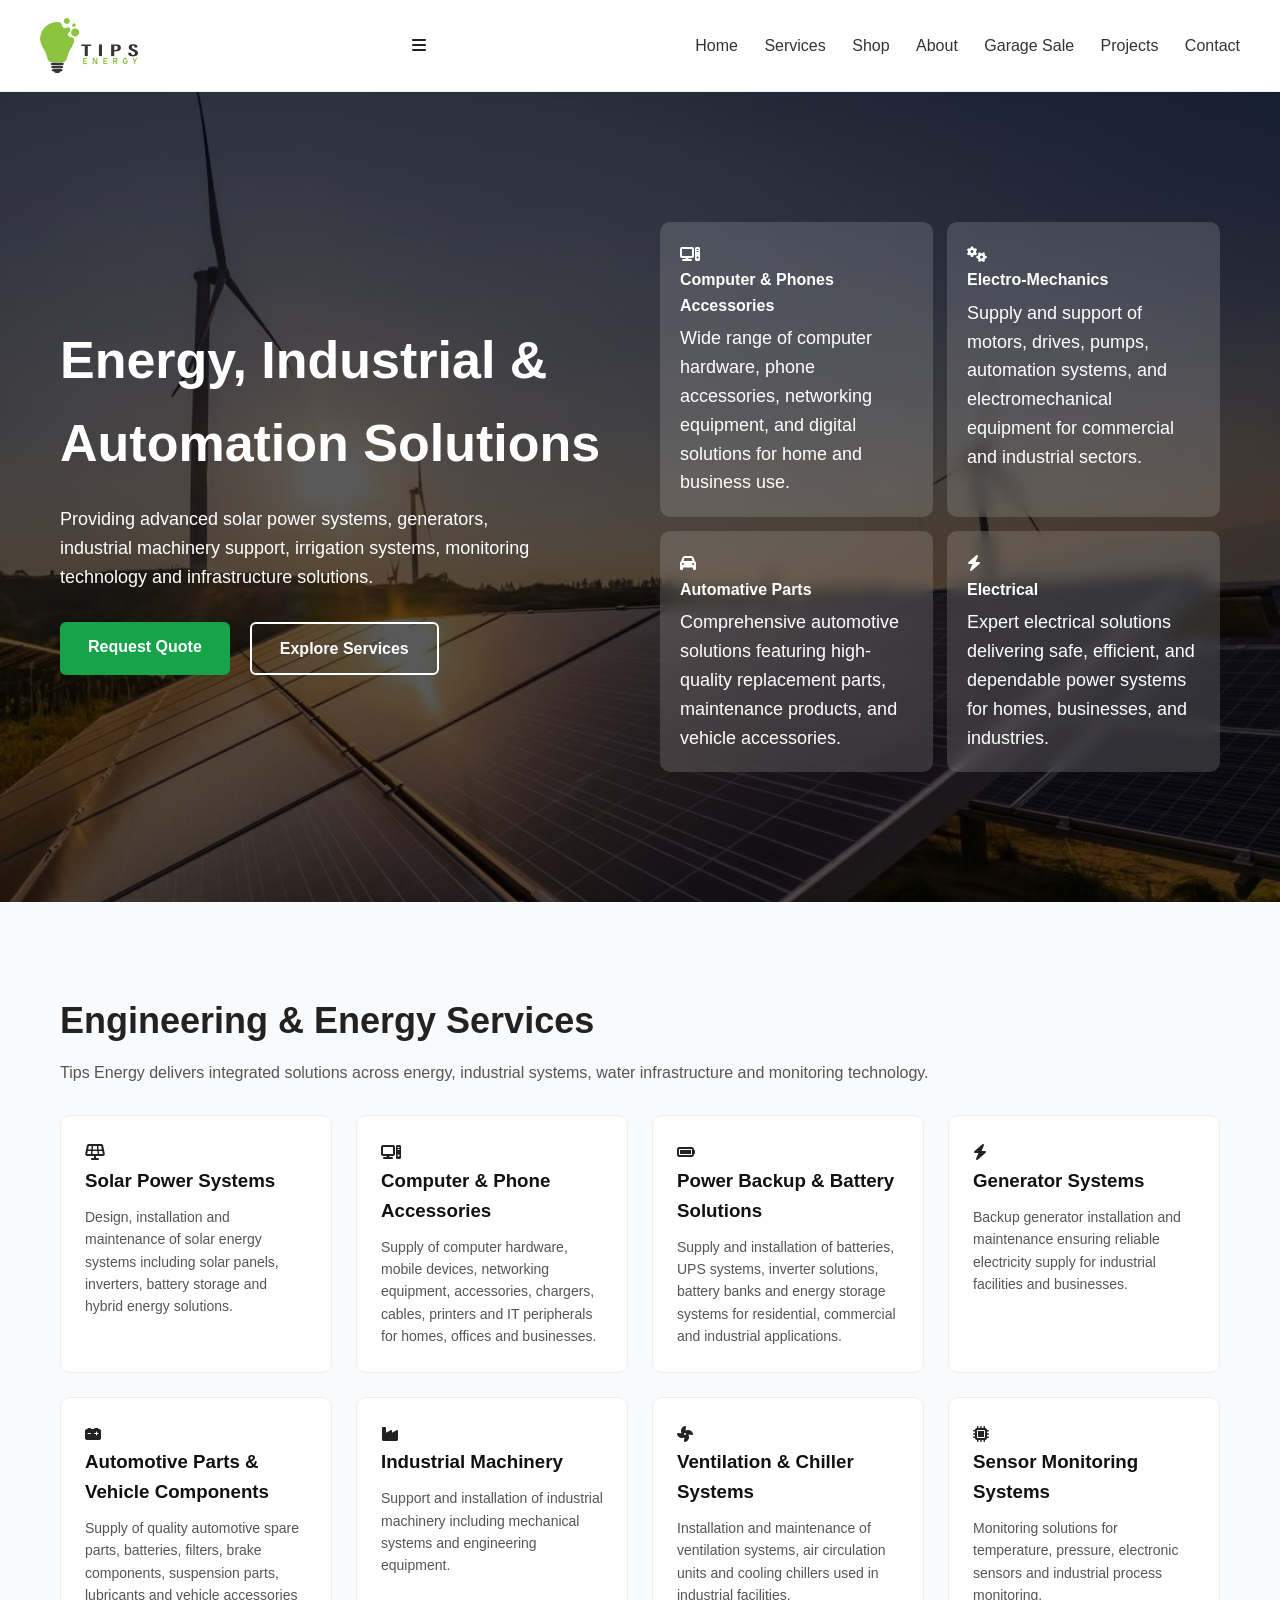
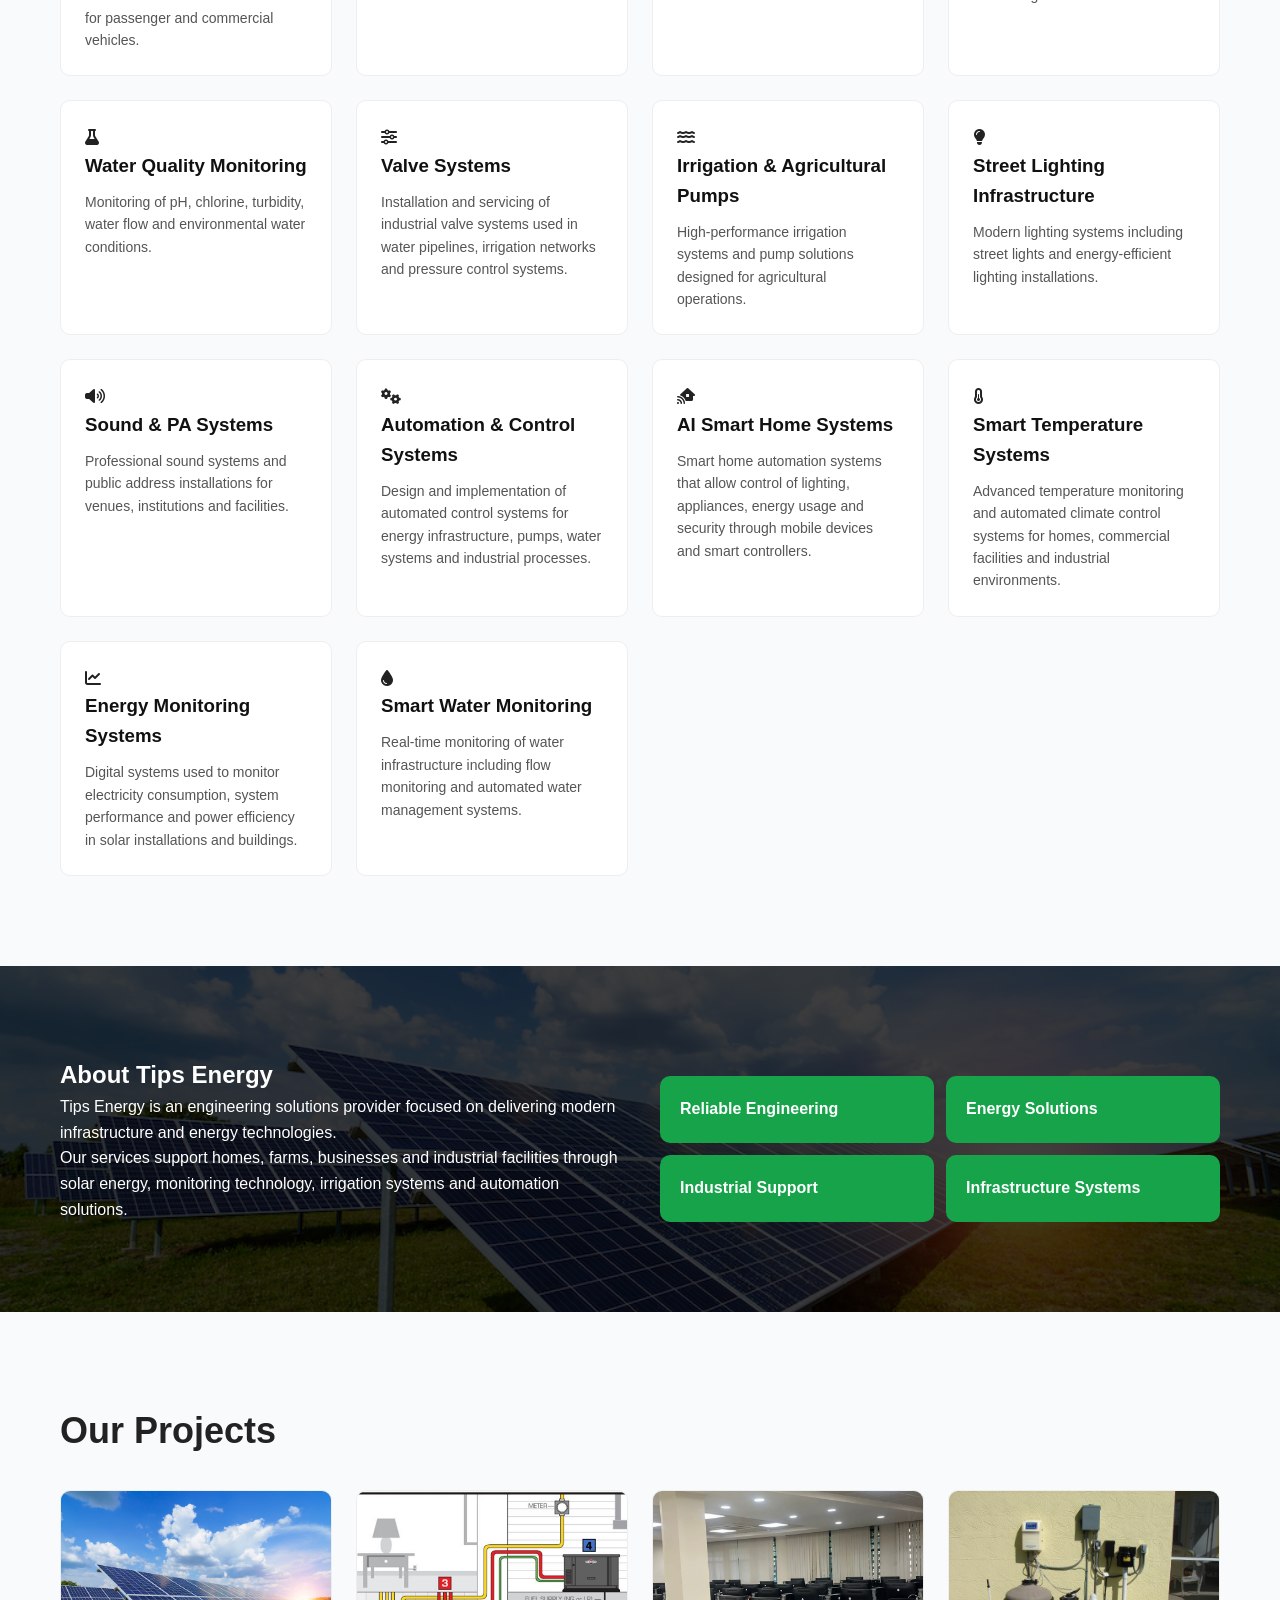
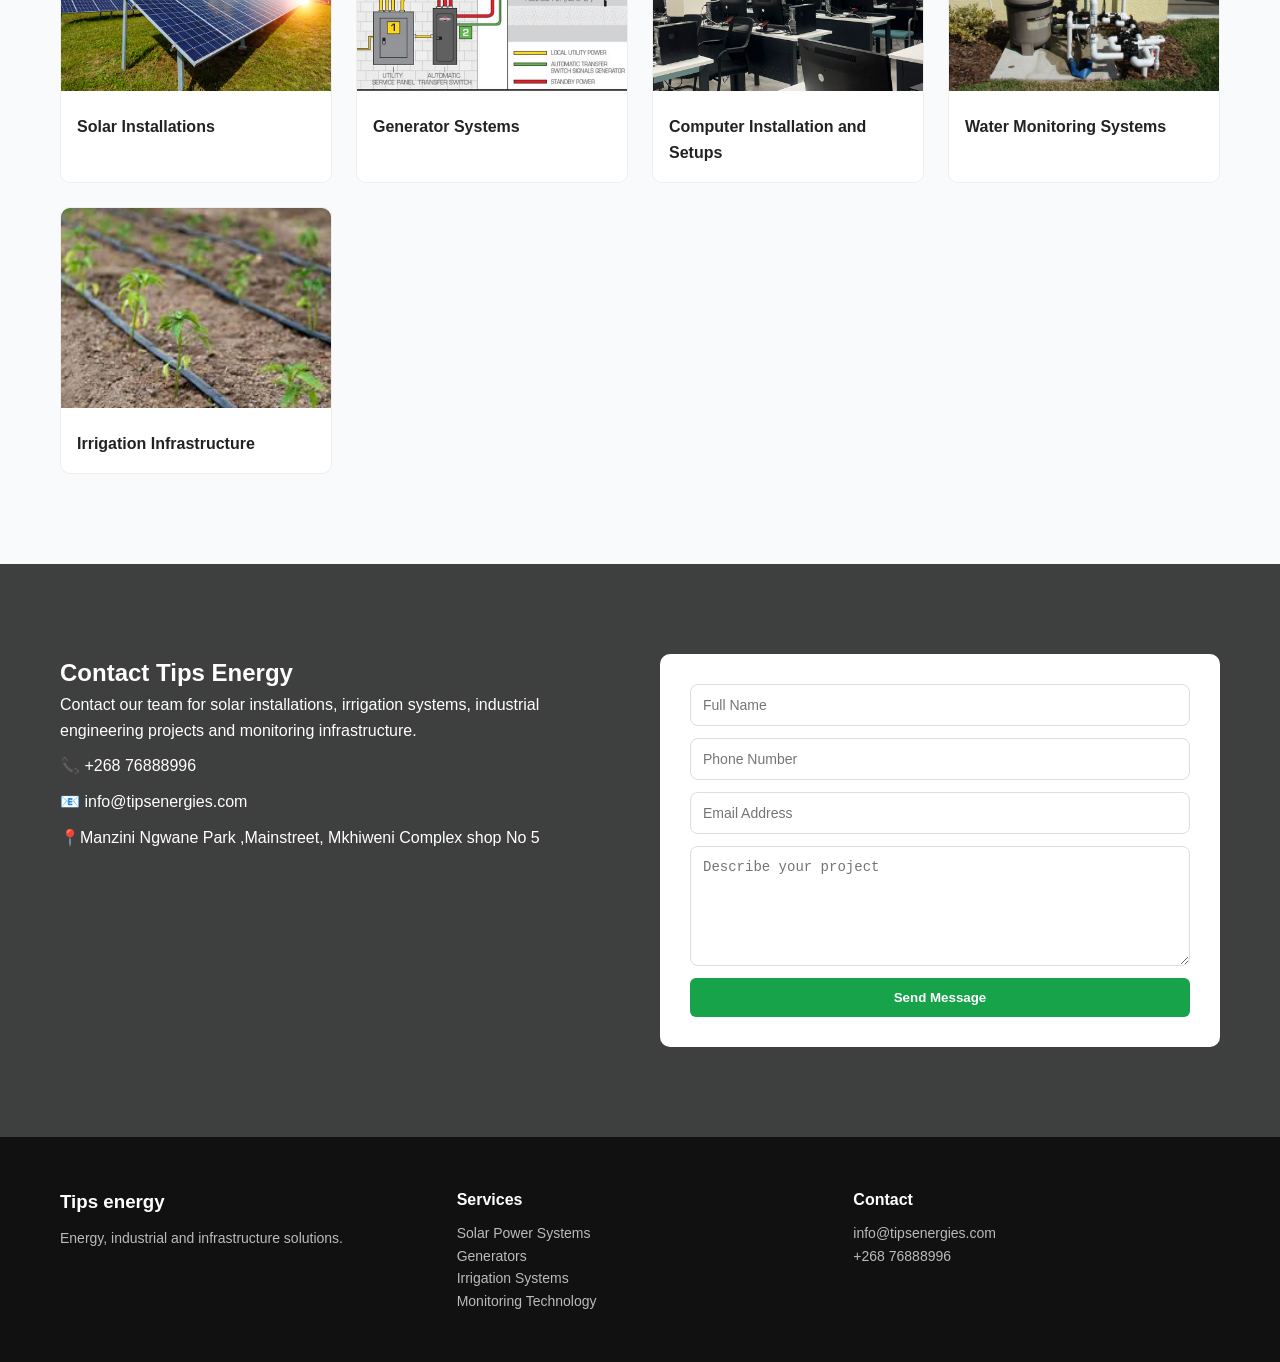
==== commit dd5aa3de: "Update index.html" ====
--- a/index.html
+++ b/index.html
@@ -294,7 +294,7 @@
 <div class="contact-info">
 <p>📞 +268 76888996</p>
 <p>📧 info@tipsenergies.com</p>
-<p>📍 351 Green Field Manzini Eswatini</p>
+<p>📍Manzini Ngwane Park ,Mainstreet, Mkhiweni Complex shop No 5</p>
 </div>
 
 </div>
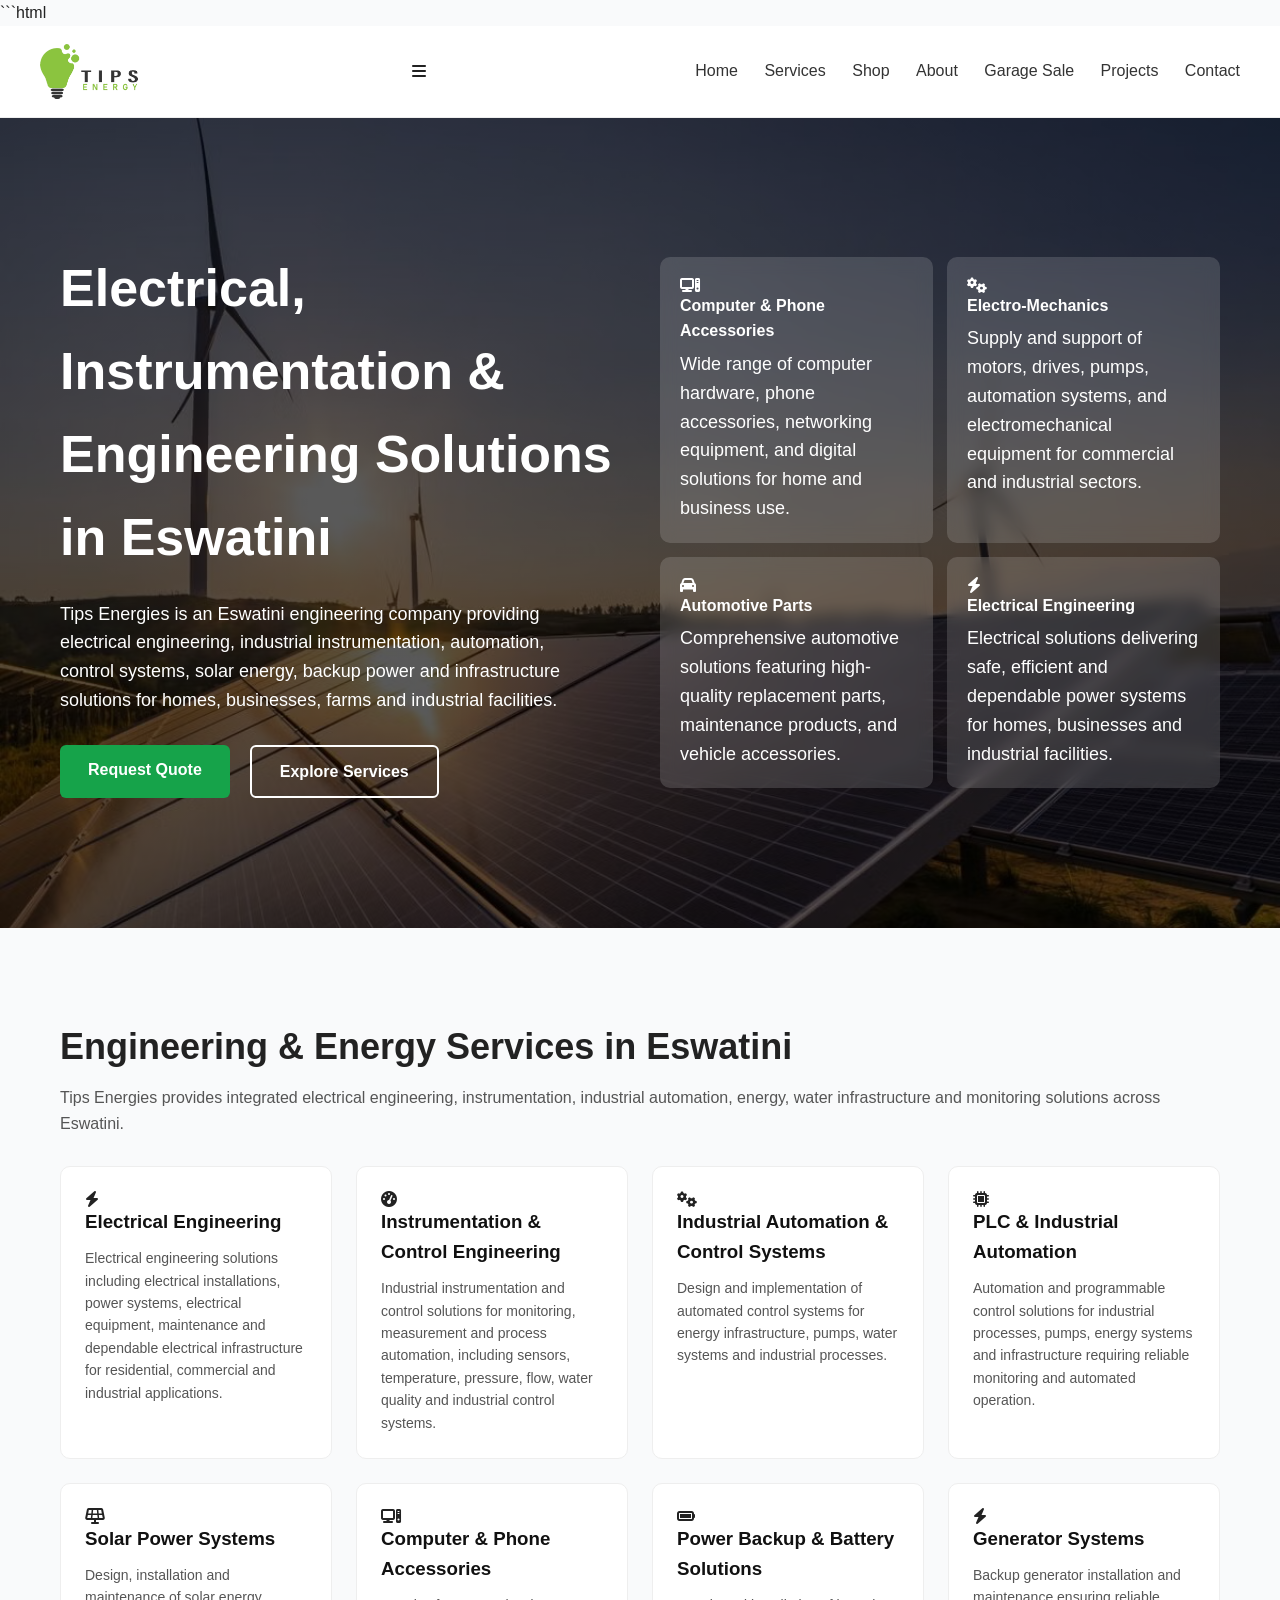
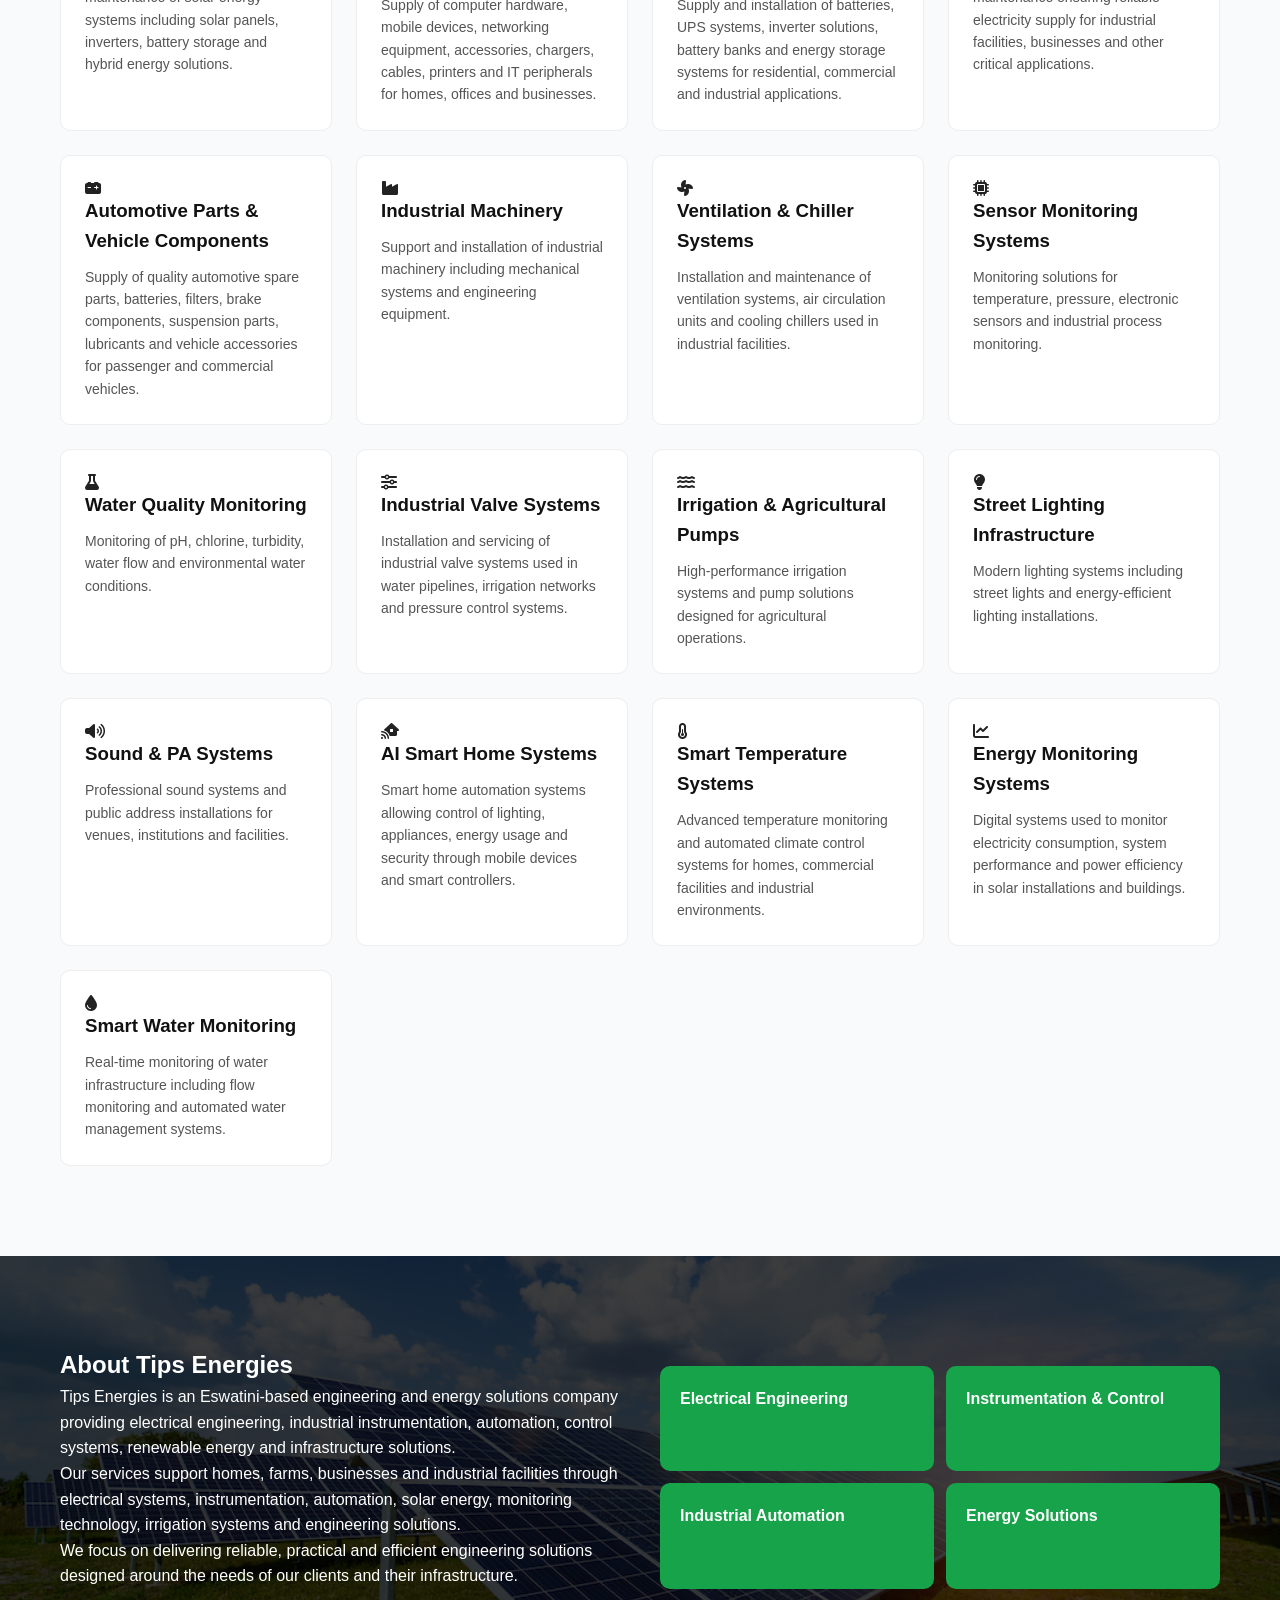
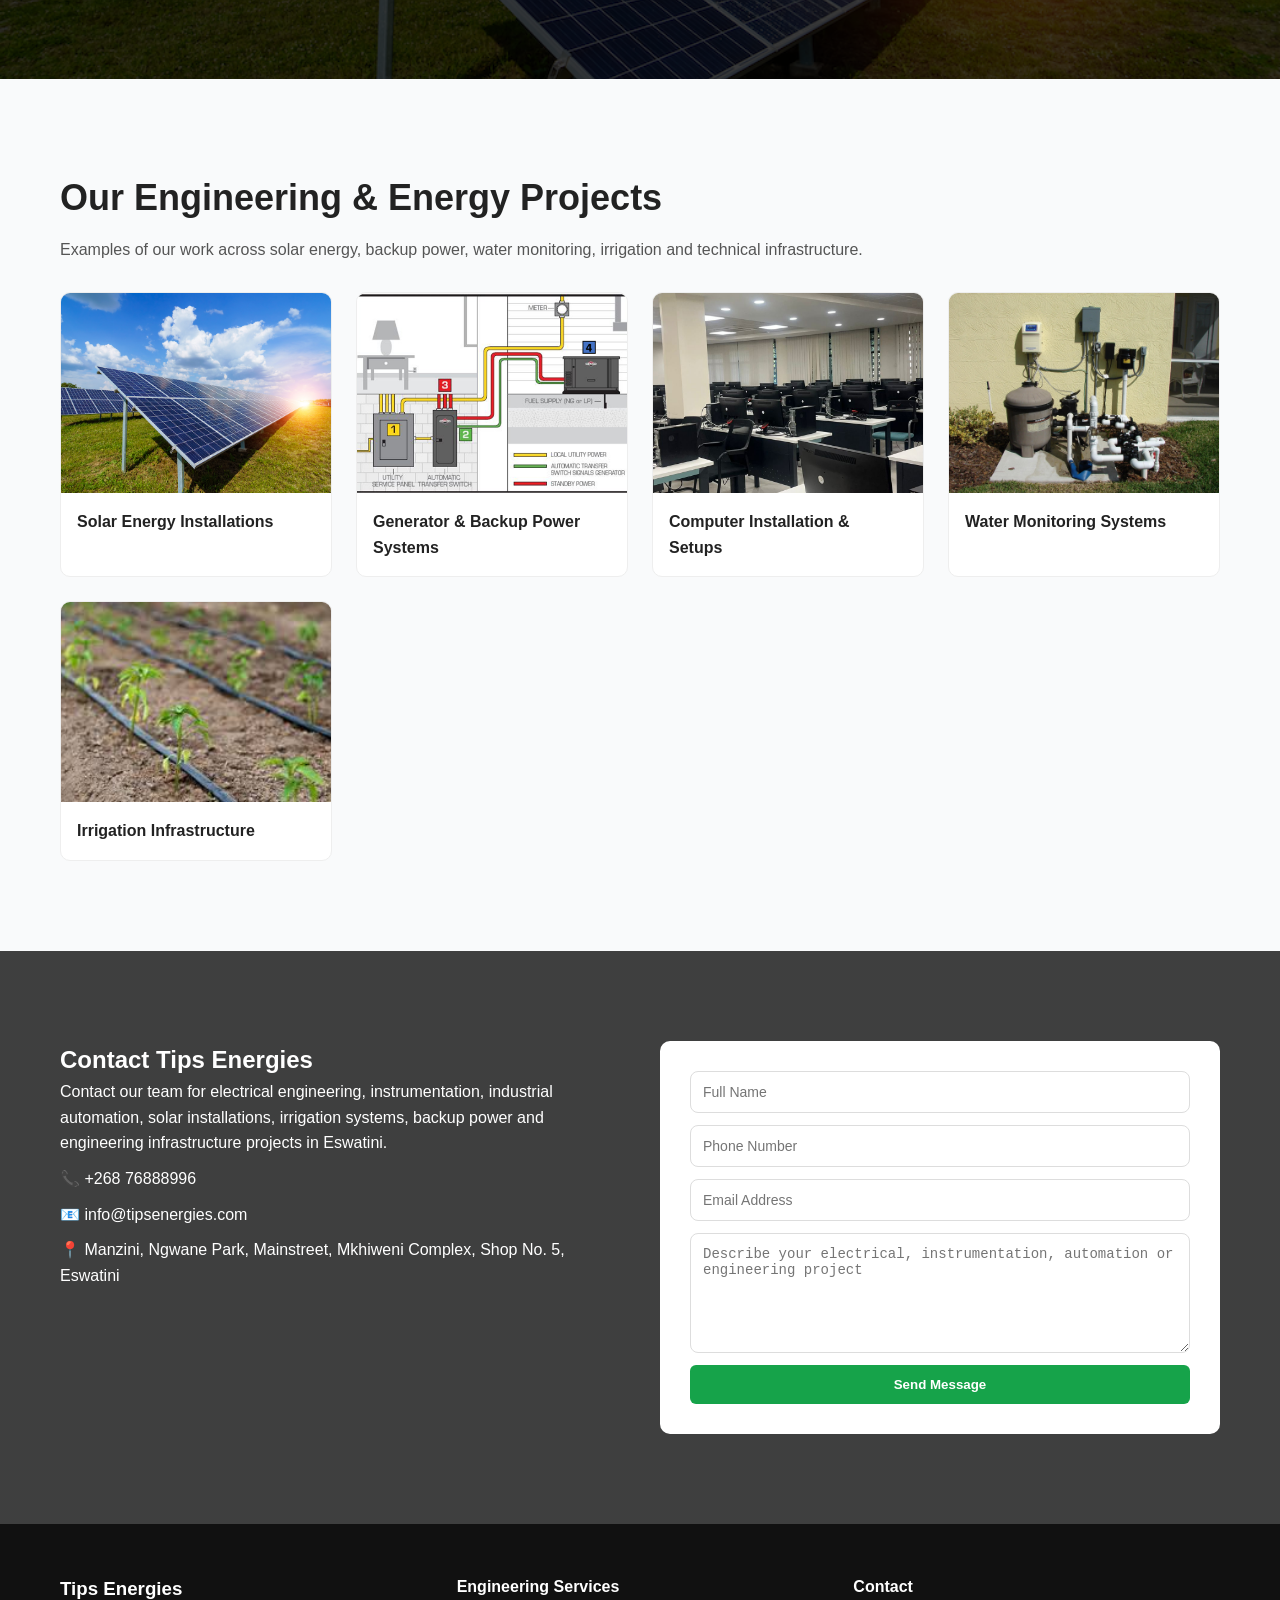
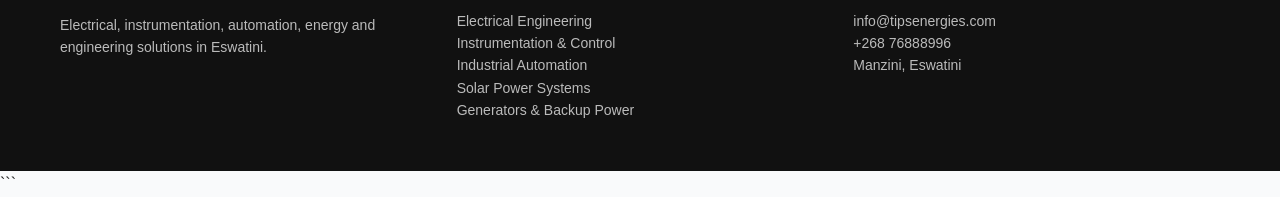
==== commit 8ef1bf26: "Update index.html" ====
--- a/index.html
+++ b/index.html
@@ -1,3 +1,4 @@
+```html
 <!DOCTYPE html>
 <html lang="en">
 
@@ -5,31 +6,55 @@
 <meta charset="UTF-8">
 <meta name="viewport" content="width=device-width, initial-scale=1.0">
 
-<title>Tips Energies | Energy & Automation Solutions</title>
+<!-- SEO -->
+<title>Tips Energies | Electrical, Instrumentation & Engineering in Eswatini</title>
+
+<meta name="description" content="Tips Energies is an Eswatini engineering company providing electrical engineering, instrumentation, industrial automation, PLC and control systems, solar energy, backup power and infrastructure solutions.">
+
+<meta name="keywords" content="electrical engineering Eswatini, electrical engineering company Eswatini, instrumentation engineering Eswatini, instrumentation company Eswatini, engineering company Eswatini, industrial automation Eswatini, PLC programming Eswatini, electrical contractor Eswatini, solar energy Eswatini, engineering services Manzini">
+
+<meta name="author" content="Tips Energies">
+
+<meta name="robots" content="index, follow">
+
+<!-- Open Graph -->
+<meta property="og:title" content="Tips Energies | Electrical, Instrumentation & Engineering in Eswatini">
+<meta property="og:description" content="Electrical engineering, instrumentation, industrial automation, PLC systems, solar energy and infrastructure solutions across Eswatini.">
+<meta property="og:type" content="website">
+<meta property="og:url" content="https://tipsenergies.com/">
+<meta property="og:image" content="https://tipsenergies.com/hero.png">
+
+<link rel="canonical" href="https://tipsenergies.com/">
 
 <link rel="stylesheet" href="style.css">
 
 <link rel="stylesheet"
 href="https://cdnjs.cloudflare.com/ajax/libs/font-awesome/6.5.0/css/all.min.css">
+
 </head>
 
 <body>
 
 <!-- ================= NAVBAR ================= -->
+
 <header class="navbar">
 
 <div class="container nav-inner">
 
 <div class="logo">
-<img src="Tips energy Logo.png" alt="Tips Energy Logo" class="logo-img">
+<img src="Tips energy Logo.png"
+alt="Tips Energies electrical engineering company logo"
+class="logo-img">
 </div>
 
 <!-- HAMBURGER -->
-<div class="menu-toggle">
+
+<div class="menu-toggle" aria-label="Open navigation menu">
 <i class="fa-solid fa-bars"></i>
 </div>
 
 <nav>
+
 <a href="#home">Home</a>
 <a href="#services">Services</a>
 <a href="shop.html">Shop</a>
@@ -37,61 +62,105 @@
 <a href="garage.html">Garage Sale</a>
 <a href="#projects">Projects</a>
 <a href="#contact">Contact</a>
+
 </nav>
 
 </div>
 
 </header>
 
+
 <!-- ================= HERO ================= -->
+
 <section id="home" class="hero">
 
 <div class="container hero-grid">
 
 <div class="hero-left">
 
-<h1>Energy, Industrial & Automation Solutions</h1>
-
-<p>
-Providing advanced solar power systems, generators,
-industrial machinery support, irrigation systems,
-monitoring technology and infrastructure solutions.
+<h1>Electrical, Instrumentation & Engineering Solutions in Eswatini</h1>
+
+<p>
+Tips Energies is an Eswatini engineering company providing
+electrical engineering, industrial instrumentation, automation,
+control systems, solar energy, backup power and infrastructure
+solutions for homes, businesses, farms and industrial facilities.
 </p>
 
 <div class="hero-buttons">
 
-<a href="#contact" class="btn-primary">Request Quote</a>
-
-<a href="#services" class="btn-outline">Explore Services</a>
-
-</div>
-
-</div>
+<a href="#contact" class="btn-primary">
+Request Quote
+</a>
+
+<a href="#services" class="btn-outline">
+Explore Services
+</a>
+
+</div>
+
+</div>
+
 
 <div class="hero-cards">
 
 <div class="card">
+
 <i class="fa-solid fa-computer"></i>
-<h4>Computer & Phones Accessories</h4>
-<p>Wide range of computer hardware, phone accessories, networking equipment, and digital solutions for home and business use.</p>
-</div>
+
+<h4>Computer & Phone Accessories</h4>
+
+<p>
+Wide range of computer hardware, phone accessories,
+networking equipment, and digital solutions for home
+and business use.
+</p>
+
+</div>
+
 
 <div class="card">
+
 <i class="fa-solid fa-gears"></i>
+
 <h4>Electro-Mechanics</h4>
-<p>Supply and support of motors, drives, pumps, automation systems, and electromechanical equipment for commercial and industrial sectors.</p>
-</div>
+
+<p>
+Supply and support of motors, drives, pumps, automation
+systems, and electromechanical equipment for commercial
+and industrial sectors.
+</p>
+
+</div>
+
 
 <div class="card">
+
 <i class="fa-solid fa-car"></i>
-<h4>Automative Parts</h4>
-<p>Comprehensive automotive solutions featuring high-quality replacement parts, maintenance products, and vehicle accessories.</p>
-</div>
+
+<h4>Automotive Parts</h4>
+
+<p>
+Comprehensive automotive solutions featuring high-quality
+replacement parts, maintenance products, and vehicle
+accessories.
+</p>
+
+</div>
+
 
 <div class="card">
+
 <i class="fa-solid fa-bolt"></i>
-<h4>Electrical</h4>
-<p>Expert electrical solutions delivering safe, efficient, and dependable power systems for homes, businesses, and industries.</p>
+
+<h4>Electrical Engineering</h4>
+
+<p>
+Electrical solutions delivering safe, efficient and
+dependable power systems for homes, businesses and
+industrial facilities.
+</p>
+
 </div>
 
 </div>
@@ -100,105 +169,379 @@
 
 </section>
 
+
 <!-- ================= SERVICES ================= -->
+
 <section id="services" class="section">
-  <div class="container"> 
-    <h2>Engineering & Energy Services</h2>
-    <p class="section-desc"> Tips Energy delivers integrated solutions across energy, industrial systems, water infrastructure and monitoring technology. </p>
-    <div class="service-grid"> 
-      <div class="service-card"> 
-        <i class="fa-solid fa-solar-panel">
-        </i>
-        <h3>Solar Power Systems</h3> 
-        <p> Design, installation and maintenance of solar energy systems including solar panels, inverters, battery storage and hybrid energy solutions. </p>
-      </div> 
- <div class="service-card"> 
-  <i class="fa-solid fa-computer"></i>
-  <h3>Computer & Phone Accessories</h3> 
-  <p>Supply of computer hardware, mobile devices, networking equipment, accessories, chargers, cables, printers and IT peripherals for homes, offices and businesses.</p>
-</div>
-      <div class="service-card"> 
-  <i class="fa-solid fa-battery-full"></i>
-  <h3>Power Backup & Battery Solutions</h3> 
-  <p>Supply and installation of batteries, UPS systems, inverter solutions, battery banks and energy storage systems for residential, commercial and industrial applications.</p>
-</div>
-
-      <div class="service-card"> 
-        <i class="fa-solid fa-bolt"></i>
-        <h3>Generator Systems</h3>
-        <p> Backup generator installation and maintenance ensuring reliable electricity supply for industrial facilities and businesses. </p>
-      </div>
-      <div class="service-card"> 
-  <i class="fa-solid fa-car-battery"></i>
-  <h3>Automotive Parts & Vehicle Components</h3> 
-  <p>Supply of quality automotive spare parts, batteries, filters, brake components, suspension parts, lubricants and vehicle accessories for passenger and commercial vehicles.</p>
-</div>
-      <div class="service-card">
-        <i class="fa-solid fa-industry"></i>
-        <h3>Industrial Machinery</h3> 
-        <p> Support and installation of industrial machinery including mechanical systems and engineering equipment. </p>
-      </div> 
-      <div class="service-card">
-        <i class="fa-solid fa-fan"></i>
-        <h3>Ventilation & Chiller Systems</h3>
-        <p> Installation and maintenance of ventilation systems, air circulation units and cooling chillers used in industrial facilities. </p> 
-      </div> 
-      <div class="service-card">
-        <i class="fa-solid fa-microchip">
-        </i> <h3>Sensor Monitoring Systems</h3>
-        <p> Monitoring solutions for temperature, pressure, electronic sensors and industrial process monitoring. </p>
-      </div> 
-      <div class="service-card">
-        <i class="fa-solid fa-flask"></i> 
-        <h3>Water Quality Monitoring</h3>
-        <p> Monitoring of pH, chlorine, turbidity, water flow and environmental water conditions. </p>
-      </div>
-      <div class="service-card">
-        <i class="fa-solid fa-sliders"></i>
-        <h3>Valve Systems</h3>
-        <p> Installation and servicing of industrial valve systems used in water pipelines, irrigation networks and pressure control systems. </p> 
-      </div> 
-      <div class="service-card">
-        <i class="fa-solid fa-water"></i> 
-        <h3>Irrigation & Agricultural Pumps</h3>
-        <p> High-performance irrigation systems and pump solutions designed for agricultural operations. </p>
-      </div>
-      <div class="service-card">
-        <i class="fa-solid fa-lightbulb"></i>
-        <h3>Street Lighting Infrastructure</h3> 
-        <p> Modern lighting systems including street lights and energy-efficient lighting installations. </p> 
-      </div>
-      <div class="service-card">
-        <i class="fa-solid fa-volume-high"></i> 
-        <h3>Sound & PA Systems</h3>
-        <p> Professional sound systems and public address installations for venues, institutions and facilities. </p> 
-      </div> <!-- ADDED SERVICES WE DISCUSSED -->
-      <div class="service-card">
-        <i class="fa-solid fa-gears"></i>
-        <h3>Automation & Control Systems</h3>
-        <p> Design and implementation of automated control systems for energy infrastructure, pumps, water systems and industrial processes. </p> 
-      </div> 
-      <div class="service-card">
-        <i class="fa-solid fa-house-signal"></i>
-        <h3>AI Smart Home Systems</h3>
-        <p> Smart home automation systems that allow control of lighting, appliances, energy usage and security through mobile devices and smart controllers. </p>
-      </div> 
-      <div class="service-card"> 
-        <i class="fa-solid fa-temperature-half"></i> 
-        <h3>Smart Temperature Systems</h3>
-        <p> Advanced temperature monitoring and automated climate control systems for homes, commercial facilities and industrial environments. </p>
-      </div>
-      <div class="service-card">
-        <i class="fa-solid fa-chart-line">
-        </i>
-        <h3>Energy Monitoring Systems</h3>
-        <p> Digital systems used to monitor electricity consumption, system performance and power efficiency in solar installations and buildings. </p>
-      </div>
-      <div class="service-card">
-        <i class="fa-solid fa-droplet"></i> 
-        <h3>Smart Water Monitoring</h3>
-        <p> Real-time monitoring of water infrastructure including flow monitoring and automated water management systems. </p>
-</div>
+
+<div class="container">
+
+<h2>Engineering & Energy Services in Eswatini</h2>
+
+<p class="section-desc">
+Tips Energies provides integrated electrical engineering,
+instrumentation, industrial automation, energy, water
+infrastructure and monitoring solutions across Eswatini.
+</p>
+
+
+<div class="service-grid">
+
+
+<!-- ELECTRICAL ENGINEERING -->
+
+<div class="service-card">
+
+<i class="fa-solid fa-bolt"></i>
+
+<h3>Electrical Engineering</h3>
+
+<p>
+Electrical engineering solutions including electrical
+installations, power systems, electrical equipment,
+maintenance and dependable electrical infrastructure
+for residential, commercial and industrial applications.
+</p>
+
+</div>
+
+
+<!-- INSTRUMENTATION -->
+
+<div class="service-card">
+
+<i class="fa-solid fa-gauge-high"></i>
+
+<h3>Instrumentation & Control Engineering</h3>
+
+<p>
+Industrial instrumentation and control solutions for
+monitoring, measurement and process automation,
+including sensors, temperature, pressure, flow,
+water quality and industrial control systems.
+</p>
+
+</div>
+
+
+<!-- AUTOMATION -->
+
+<div class="service-card">
+
+<i class="fa-solid fa-gears"></i>
+
+<h3>Industrial Automation & Control Systems</h3>
+
+<p>
+Design and implementation of automated control systems
+for energy infrastructure, pumps, water systems and
+industrial processes.
+</p>
+
+</div>
+
+
+<!-- PLC -->
+
+<div class="service-card">
+
+<i class="fa-solid fa-microchip"></i>
+
+<h3>PLC & Industrial Automation</h3>
+
+<p>
+Automation and programmable control solutions for
+industrial processes, pumps, energy systems and
+infrastructure requiring reliable monitoring and
+automated operation.
+</p>
+
+</div>
+
+
+<!-- SOLAR -->
+
+<div class="service-card">
+
+<i class="fa-solid fa-solar-panel"></i>
+
+<h3>Solar Power Systems</h3>
+
+<p>
+Design, installation and maintenance of solar energy
+systems including solar panels, inverters, battery
+storage and hybrid energy solutions.
+</p>
+
+</div>
+
+
+<!-- COMPUTER -->
+
+<div class="service-card">
+
+<i class="fa-solid fa-computer"></i>
+
+<h3>Computer & Phone Accessories</h3>
+
+<p>
+Supply of computer hardware, mobile devices, networking
+equipment, accessories, chargers, cables, printers
+and IT peripherals for homes, offices and businesses.
+</p>
+
+</div>
+
+
+<!-- POWER BACKUP -->
+
+<div class="service-card">
+
+<i class="fa-solid fa-battery-full"></i>
+
+<h3>Power Backup & Battery Solutions</h3>
+
+<p>
+Supply and installation of batteries, UPS systems,
+inverter solutions, battery banks and energy storage
+systems for residential, commercial and industrial
+applications.
+</p>
+
+</div>
+
+
+<!-- GENERATORS -->
+
+<div class="service-card">
+
+<i class="fa-solid fa-bolt"></i>
+
+<h3>Generator Systems</h3>
+
+<p>
+Backup generator installation and maintenance ensuring
+reliable electricity supply for industrial facilities,
+businesses and other critical applications.
+</p>
+
+</div>
+
+
+<!-- AUTOMOTIVE -->
+
+<div class="service-card">
+
+<i class="fa-solid fa-car-battery"></i>
+
+<h3>Automotive Parts & Vehicle Components</h3>
+
+<p>
+Supply of quality automotive spare parts, batteries,
+filters, brake components, suspension parts, lubricants
+and vehicle accessories for passenger and commercial
+vehicles.
+</p>
+
+</div>
+
+
+<!-- INDUSTRIAL MACHINERY -->
+
+<div class="service-card">
+
+<i class="fa-solid fa-industry"></i>
+
+<h3>Industrial Machinery</h3>
+
+<p>
+Support and installation of industrial machinery
+including mechanical systems and engineering equipment.
+</p>
+
+</div>
+
+
+<!-- VENTILATION -->
+
+<div class="service-card">
+
+<i class="fa-solid fa-fan"></i>
+
+<h3>Ventilation & Chiller Systems</h3>
+
+<p>
+Installation and maintenance of ventilation systems,
+air circulation units and cooling chillers used in
+industrial facilities.
+</p>
+
+</div>
+
+
+<!-- SENSORS -->
+
+<div class="service-card">
+
+<i class="fa-solid fa-microchip"></i>
+
+<h3>Sensor Monitoring Systems</h3>
+
+<p>
+Monitoring solutions for temperature, pressure,
+electronic sensors and industrial process monitoring.
+</p>
+
+</div>
+
+
+<!-- WATER QUALITY -->
+
+<div class="service-card">
+
+<i class="fa-solid fa-flask"></i>
+
+<h3>Water Quality Monitoring</h3>
+
+<p>
+Monitoring of pH, chlorine, turbidity, water flow
+and environmental water conditions.
+</p>
+
+</div>
+
+
+<!-- VALVES -->
+
+<div class="service-card">
+
+<i class="fa-solid fa-sliders"></i>
+
+<h3>Industrial Valve Systems</h3>
+
+<p>
+Installation and servicing of industrial valve systems
+used in water pipelines, irrigation networks and
+pressure control systems.
+</p>
+
+</div>
+
+
+<!-- IRRIGATION -->
+
+<div class="service-card">
+
+<i class="fa-solid fa-water"></i>
+
+<h3>Irrigation & Agricultural Pumps</h3>
+
+<p>
+High-performance irrigation systems and pump solutions
+designed for agricultural operations.
+</p>
+
+</div>
+
+
+<!-- STREET LIGHTING -->
+
+<div class="service-card">
+
+<i class="fa-solid fa-lightbulb"></i>
+
+<h3>Street Lighting Infrastructure</h3>
+
+<p>
+Modern lighting systems including street lights and
+energy-efficient lighting installations.
+</p>
+
+</div>
+
+
+<!-- SOUND -->
+
+<div class="service-card">
+
+<i class="fa-solid fa-volume-high"></i>
+
+<h3>Sound & PA Systems</h3>
+
+<p>
+Professional sound systems and public address
+installations for venues, institutions and facilities.
+</p>
+
+</div>
+
+
+<!-- SMART HOME -->
+
+<div class="service-card">
+
+<i class="fa-solid fa-house-signal"></i>
+
+<h3>AI Smart Home Systems</h3>
+
+<p>
+Smart home automation systems allowing control of
+lighting, appliances, energy usage and security
+through mobile devices and smart controllers.
+</p>
+
+</div>
+
+
+<!-- TEMPERATURE -->
+
+<div class="service-card">
+
+<i class="fa-solid fa-temperature-half"></i>
+
+<h3>Smart Temperature Systems</h3>
+
+<p>
+Advanced temperature monitoring and automated climate
+control systems for homes, commercial facilities
+and industrial environments.
+</p>
+
+</div>
+
+
+<!-- ENERGY MONITORING -->
+
+<div class="service-card">
+
+<i class="fa-solid fa-chart-line"></i>
+
+<h3>Energy Monitoring Systems</h3>
+
+<p>
+Digital systems used to monitor electricity consumption,
+system performance and power efficiency in solar
+installations and buildings.
+</p>
+
+</div>
+
+
+<!-- SMART WATER -->
+
+<div class="service-card">
+
+<i class="fa-solid fa-droplet"></i>
+
+<h3>Smart Water Monitoring</h3>
+
+<p>
+Real-time monitoring of water infrastructure including
+flow monitoring and automated water management systems.
+</p>
+
+</div>
+
 
 </div>
 
@@ -206,70 +549,133 @@
 
 </section>
 
+
 <!-- ================= ABOUT ================= -->
+
 <section id="about" class="about">
 
 <div class="container about-grid">
 
 <div>
 
-<h2>About Tips Energy</h2>
-
-<p>
-Tips Energy is an engineering solutions provider
-focused on delivering modern infrastructure and energy technologies.
-</p>
-
-<p>
-Our services support homes, farms, businesses and industrial facilities
-through solar energy, monitoring technology, irrigation systems and automation solutions.
-</p>
-
-</div>
+<h2>About Tips Energies</h2>
+
+<p>
+Tips Energies is an Eswatini-based engineering and energy
+solutions company providing electrical engineering,
+industrial instrumentation, automation, control systems,
+renewable energy and infrastructure solutions.
+</p>
+
+<p>
+Our services support homes, farms, businesses and
+industrial facilities through electrical systems,
+instrumentation, automation, solar energy, monitoring
+technology, irrigation systems and engineering solutions.
+</p>
+
+<p>
+We focus on delivering reliable, practical and efficient
+engineering solutions designed around the needs of our
+clients and their infrastructure.
+</p>
+
+</div>
+
 
 <div class="about-boxes">
-<div>Reliable Engineering</div>
+
+<div>Electrical Engineering</div>
+
+<div>Instrumentation & Control</div>
+
+<div>Industrial Automation</div>
+
 <div>Energy Solutions</div>
-<div>Industrial Support</div>
-<div>Infrastructure Systems</div>
+
 </div>
 
 </div>
 
 </section>
 
+
 <!-- ================= PROJECTS ================= -->
+
 <section id="projects" class="section">
 
 <div class="container">
 
-<h2>Our Projects</h2>
+<h2>Our Engineering & Energy Projects</h2>
+
+<p class="section-desc">
+Examples of our work across solar energy, backup power,
+water monitoring, irrigation and technical infrastructure.
+</p>
+
 
 <div class="project-grid">
 
+
 <div class="project-card">
-<img src="solar.jpg">
-<p>Solar Installations</p>
-</div>
+
+<img
+src="solar.jpg"
+alt="Solar energy installation project by Tips Energies in Eswatini"
+loading="lazy">
+
+<p>Solar Energy Installations</p>
+
+</div>
+
 
 <div class="project-card">
-<img src="generator+diagram.png">
-<p>Generator Systems</p>
-</div>
-  <div class="project-card">
-<img src="comps.jpg">
-<p>Computer Installation and Setups</p>
-</div>
+
+<img
+src="generator+diagram.png"
+alt="Generator and backup power system project by Tips Energies"
+loading="lazy">
+
+<p>Generator & Backup Power Systems</p>
+
+</div>
+
 
 <div class="project-card">
-<img src="water system.png">
+
+<img
+src="comps.jpg"
+alt="Computer installation and technology setup by Tips Energies"
+loading="lazy">
+
+<p>Computer Installation & Setups</p>
+
+</div>
+
+
+<div class="project-card">
+
+<img
+src="water system.png"
+alt="Water monitoring and infrastructure system by Tips Energies"
+loading="lazy">
+
 <p>Water Monitoring Systems</p>
-</div>
+
+</div>
+
 
 <div class="project-card">
-<img src="irrigation.jpg">
+
+<img
+src="irrigation.jpg"
+alt="Agricultural irrigation infrastructure project by Tips Energies in Eswatini"
+loading="lazy">
+
 <p>Irrigation Infrastructure</p>
-</div>
+
+</div>
+
 
 </div>
 
@@ -277,40 +683,87 @@
 
 </section>
 
+
 <!-- ================= CONTACT ================= -->
+
 <section id="contact" class="contact">
 
 <div class="container contact-grid">
 
+
 <div>
 
-<h2>Contact Tips Energy</h2>
-
-<p>
-Contact our team for solar installations, irrigation systems,
-industrial engineering projects and monitoring infrastructure.
-</p>
+<h2>Contact Tips Energies</h2>
+
+<p>
+Contact our team for electrical engineering,
+instrumentation, industrial automation, solar
+installations, irrigation systems, backup power
+and engineering infrastructure projects in Eswatini.
+</p>
+
 
 <div class="contact-info">
+
 <p>📞 +268 76888996</p>
+
 <p>📧 info@tipsenergies.com</p>
-<p>📍Manzini Ngwane Park ,Mainstreet, Mkhiweni Complex shop No 5</p>
-</div>
-
-</div>
-
-<form action="https://formspree.io/f/xwvrnzoy" method="POST" class="contact-form">
-
-<input type="text" name="name" placeholder="Full Name" required>
-<input type="tel" name="phone" placeholder="Phone Number">
-<input type="email" name="email" placeholder="Email Address" required>
-
-<textarea name="message" placeholder="Describe your project" required></textarea>
-
-<input type="hidden" name="_subject" value="New Project Inquiry - Tips Energies">
-<input type="hidden" name="_next" value="thankyou.html">
-
-<button type="submit" class="btn-primary">Send Message</button>
+
+<p>
+📍 Manzini, Ngwane Park, Mainstreet,
+Mkhiweni Complex, Shop No. 5, Eswatini
+</p>
+
+</div>
+
+</div>
+
+
+<form
+action="https://formspree.io/f/xwvrnzoy"
+method="POST"
+class="contact-form">
+
+<input
+type="text"
+name="name"
+placeholder="Full Name"
+autocomplete="name"
+required>
+
+<input
+type="tel"
+name="phone"
+placeholder="Phone Number"
+autocomplete="tel">
+
+<input
+type="email"
+name="email"
+placeholder="Email Address"
+autocomplete="email"
+required>
+
+<textarea
+name="message"
+placeholder="Describe your electrical, instrumentation, automation or engineering project"
+required></textarea>
+
+<input
+type="hidden"
+name="_subject"
+value="New Engineering Project Inquiry - Tips Energies">
+
+<input
+type="hidden"
+name="_next"
+value="thankyou.html">
+
+<button
+type="submit"
+class="btn-primary">
+Send Message
+</button>
 
 </form>
 
@@ -318,45 +771,82 @@
 
 </section>
 
+
 <!-- ================= FOOTER ================= -->
+
 <footer>
 
 <div class="container footer">
 
+
 <div>
-<h3>Tips energy</h3>
-<p>Energy, industrial and infrastructure solutions.</p>
-</div>
+
+<h3>Tips Energies</h3>
+
+<p>
+Electrical, instrumentation, automation,
+energy and engineering solutions in Eswatini.
+</p>
+
+</div>
+
 
 <div>
-<h4>Services</h4>
+
+<h4>Engineering Services</h4>
+
+<p>Electrical Engineering</p>
+
+<p>Instrumentation & Control</p>
+
+<p>Industrial Automation</p>
+
 <p>Solar Power Systems</p>
-<p>Generators</p>
-<p>Irrigation Systems</p>
-<p>Monitoring Technology</p>
-</div>
+
+<p>Generators & Backup Power</p>
+
+</div>
+
 
 <div>
+
 <h4>Contact</h4>
+
 <p>info@tipsenergies.com</p>
+
 <p>+268 76888996</p>
-</div>
+
+<p>Manzini, Eswatini</p>
+
+</div>
+
 
 </div>
 
 </footer>
 
+
 <!-- ================= MOBILE MENU JS ================= -->
+
 <script>
+
 document.addEventListener("DOMContentLoaded", () => {
+
 const menuToggle = document.querySelector(".menu-toggle");
 const nav = document.querySelector("nav");
 
 menuToggle.addEventListener("click", () => {
+
 nav.classList.toggle("active");
+
 });
+
 });
+
 </script>
 
+
 </body>
+
 </html>
+```
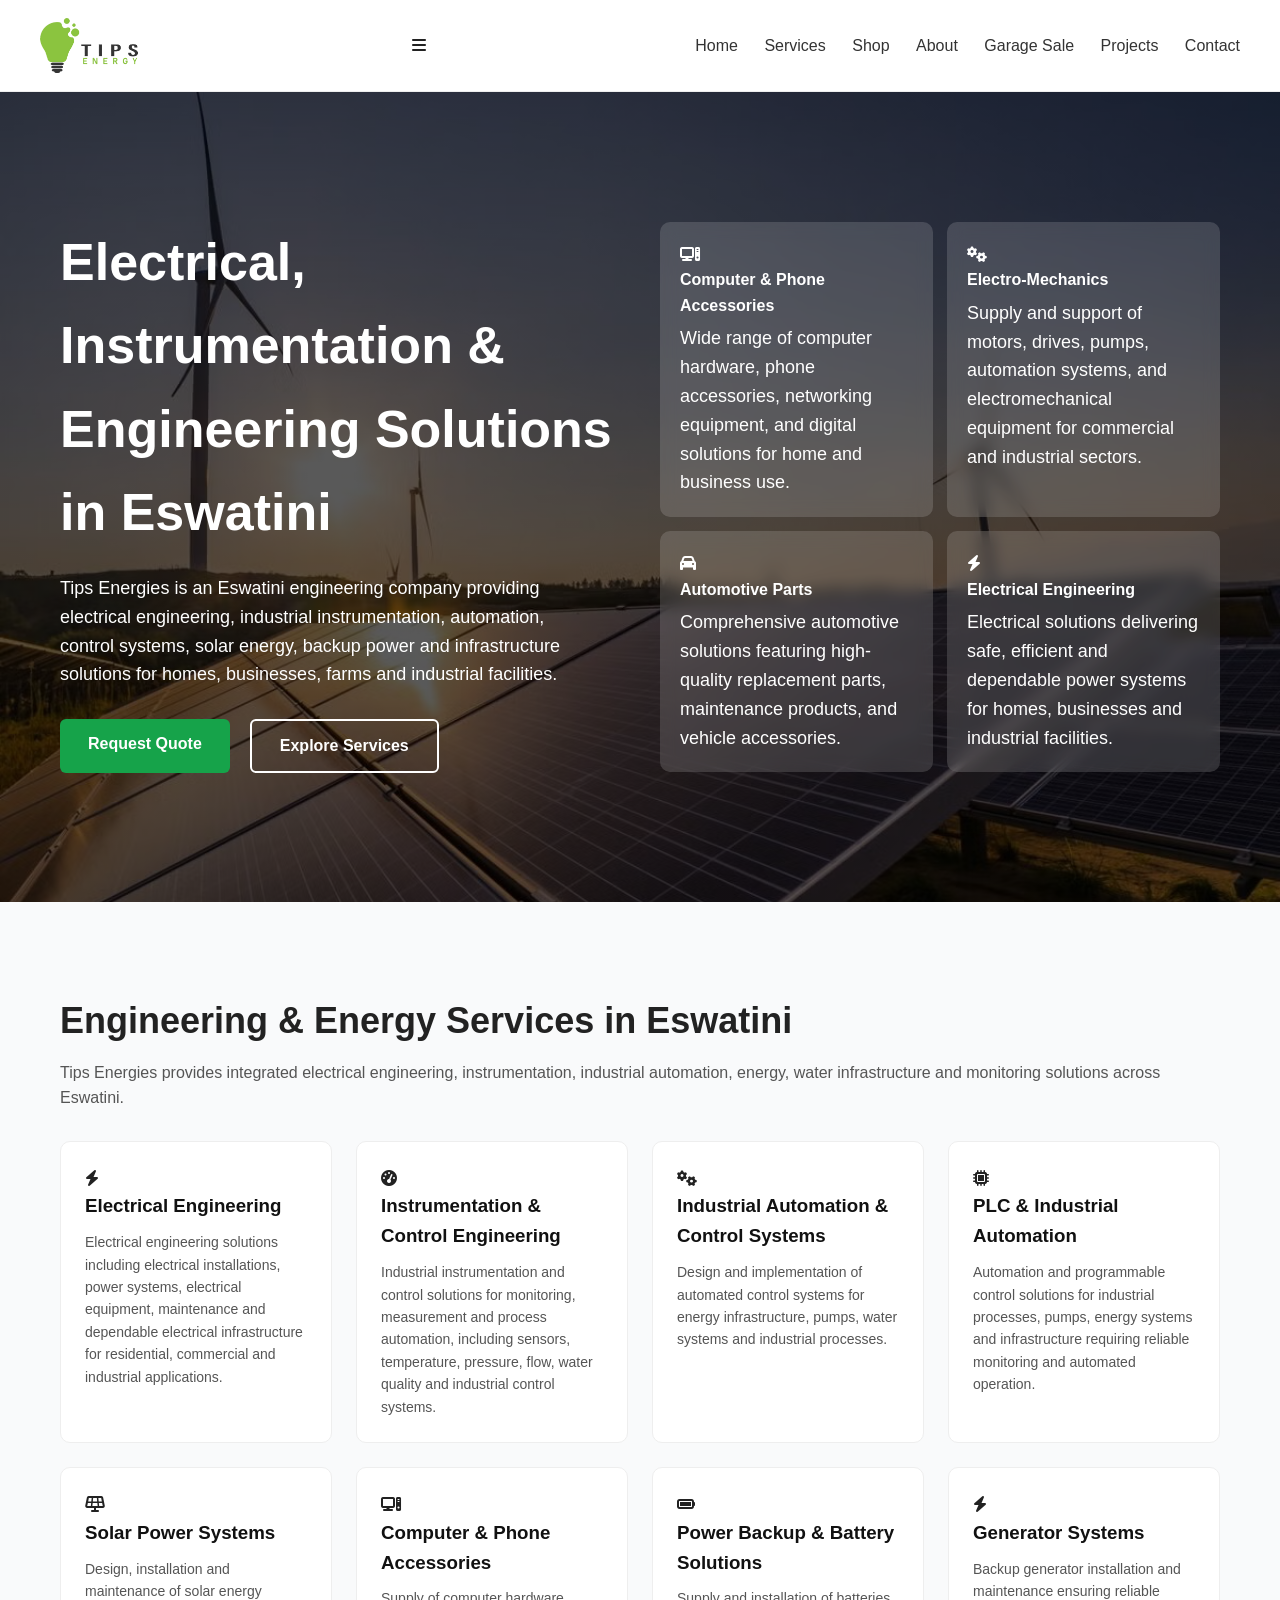
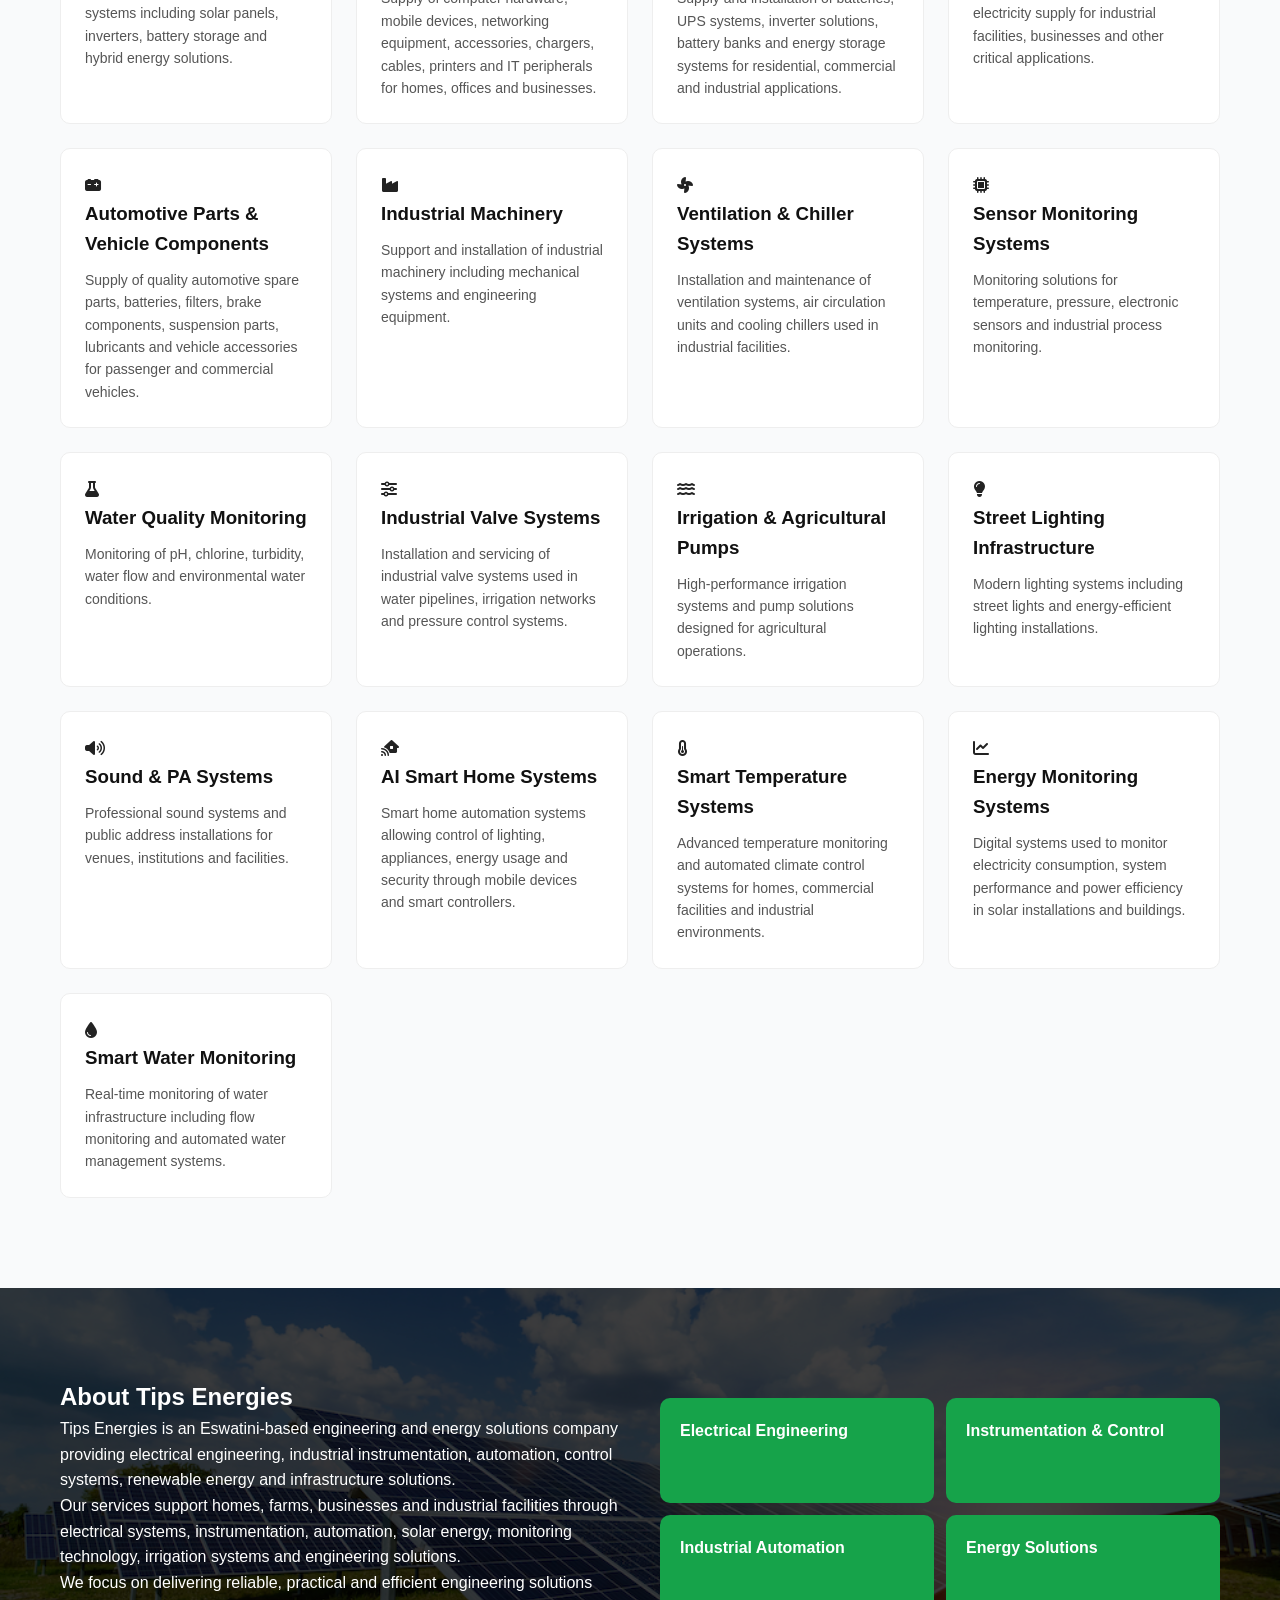
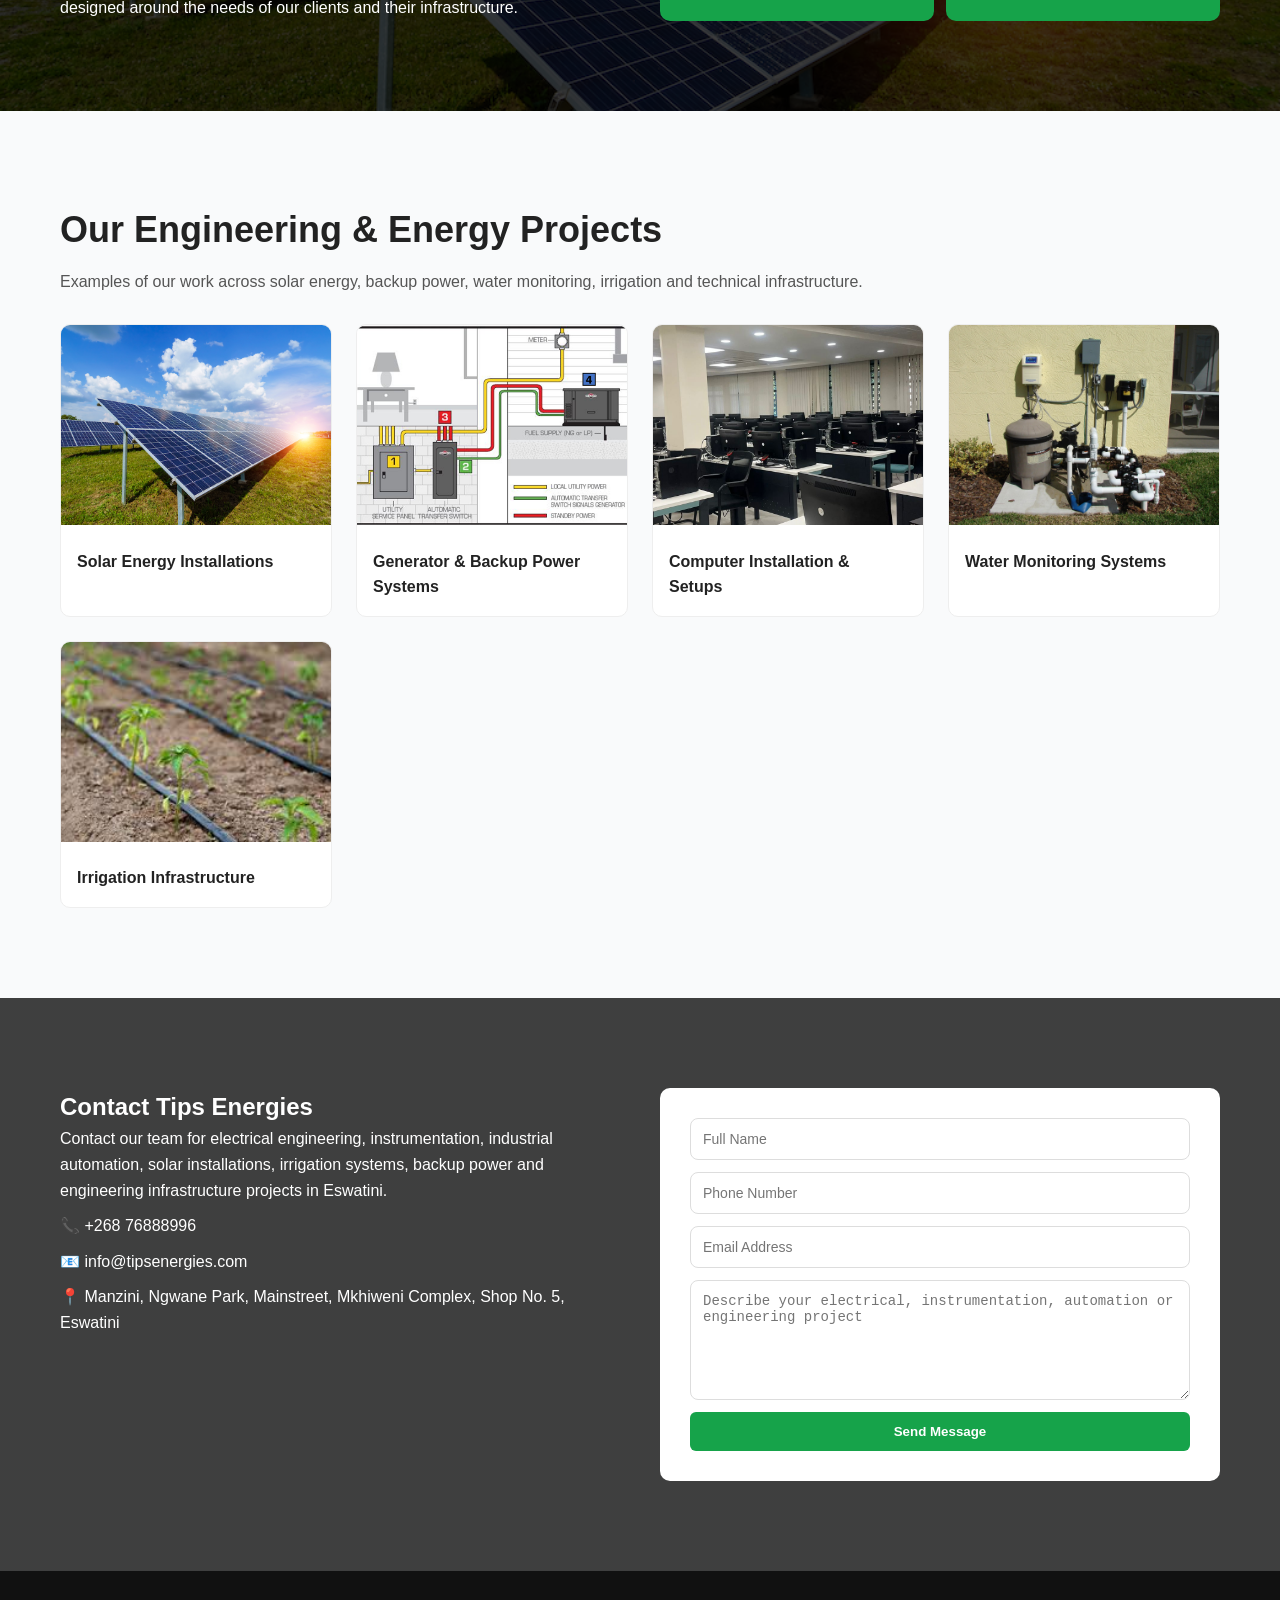
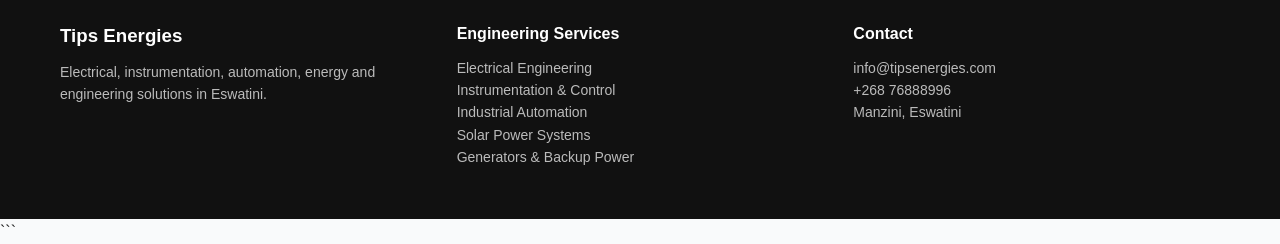
==== commit 651e0f03: "Update index.html" ====
--- a/index.html
+++ b/index.html
@@ -1,4 +1,3 @@
-```html
 <!DOCTYPE html>
 <html lang="en">
 
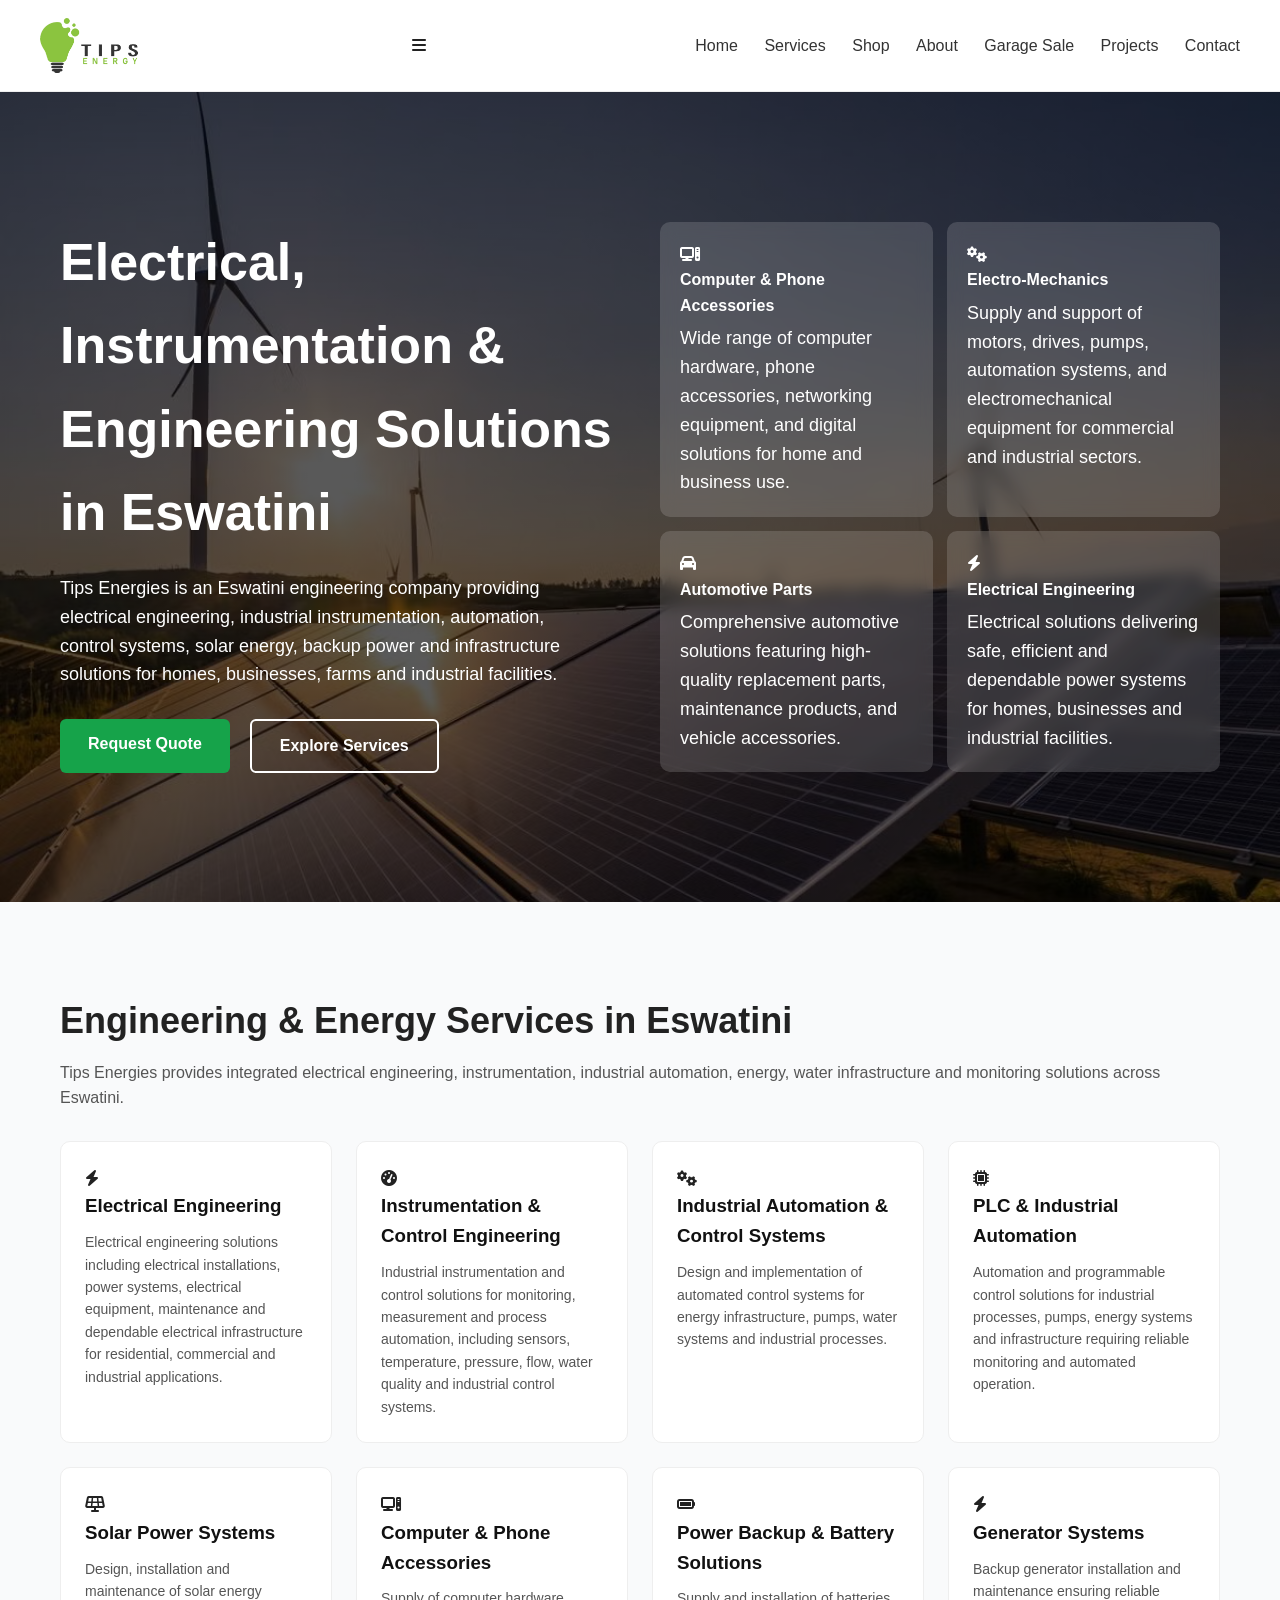
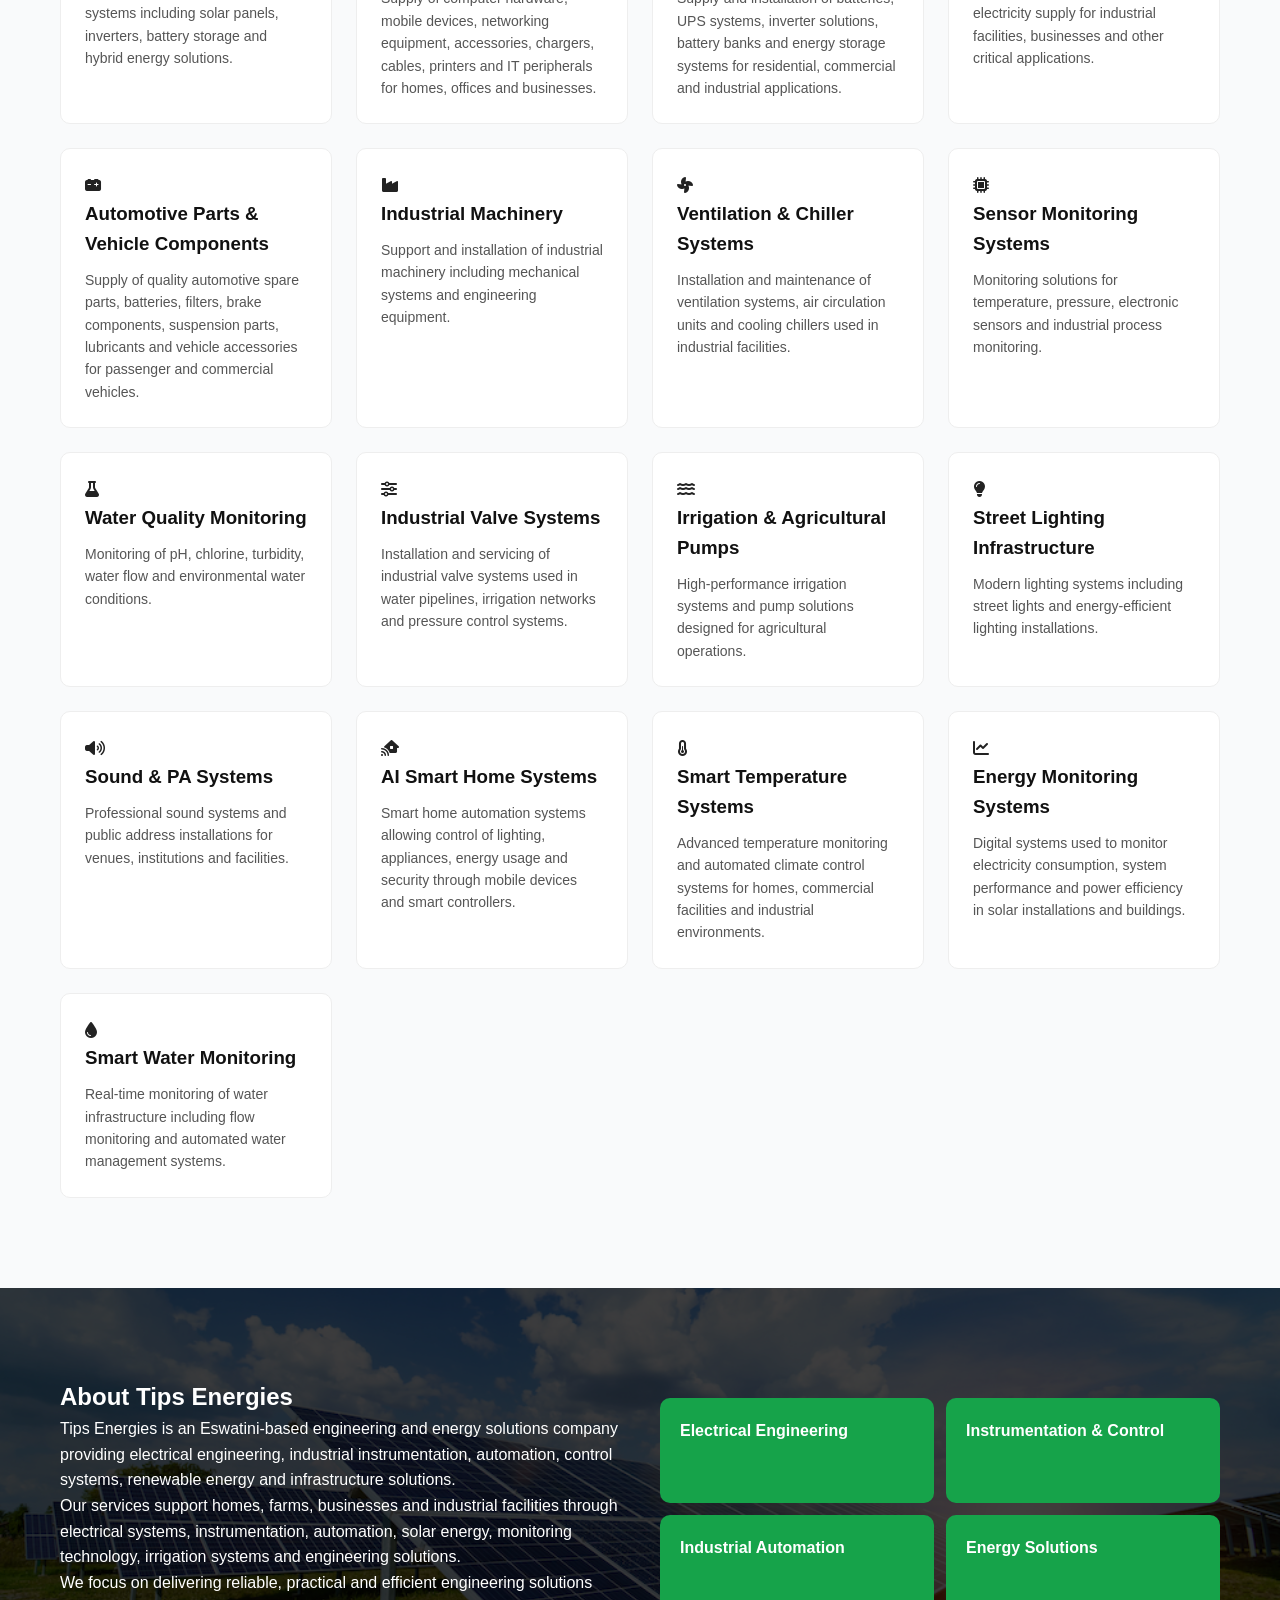
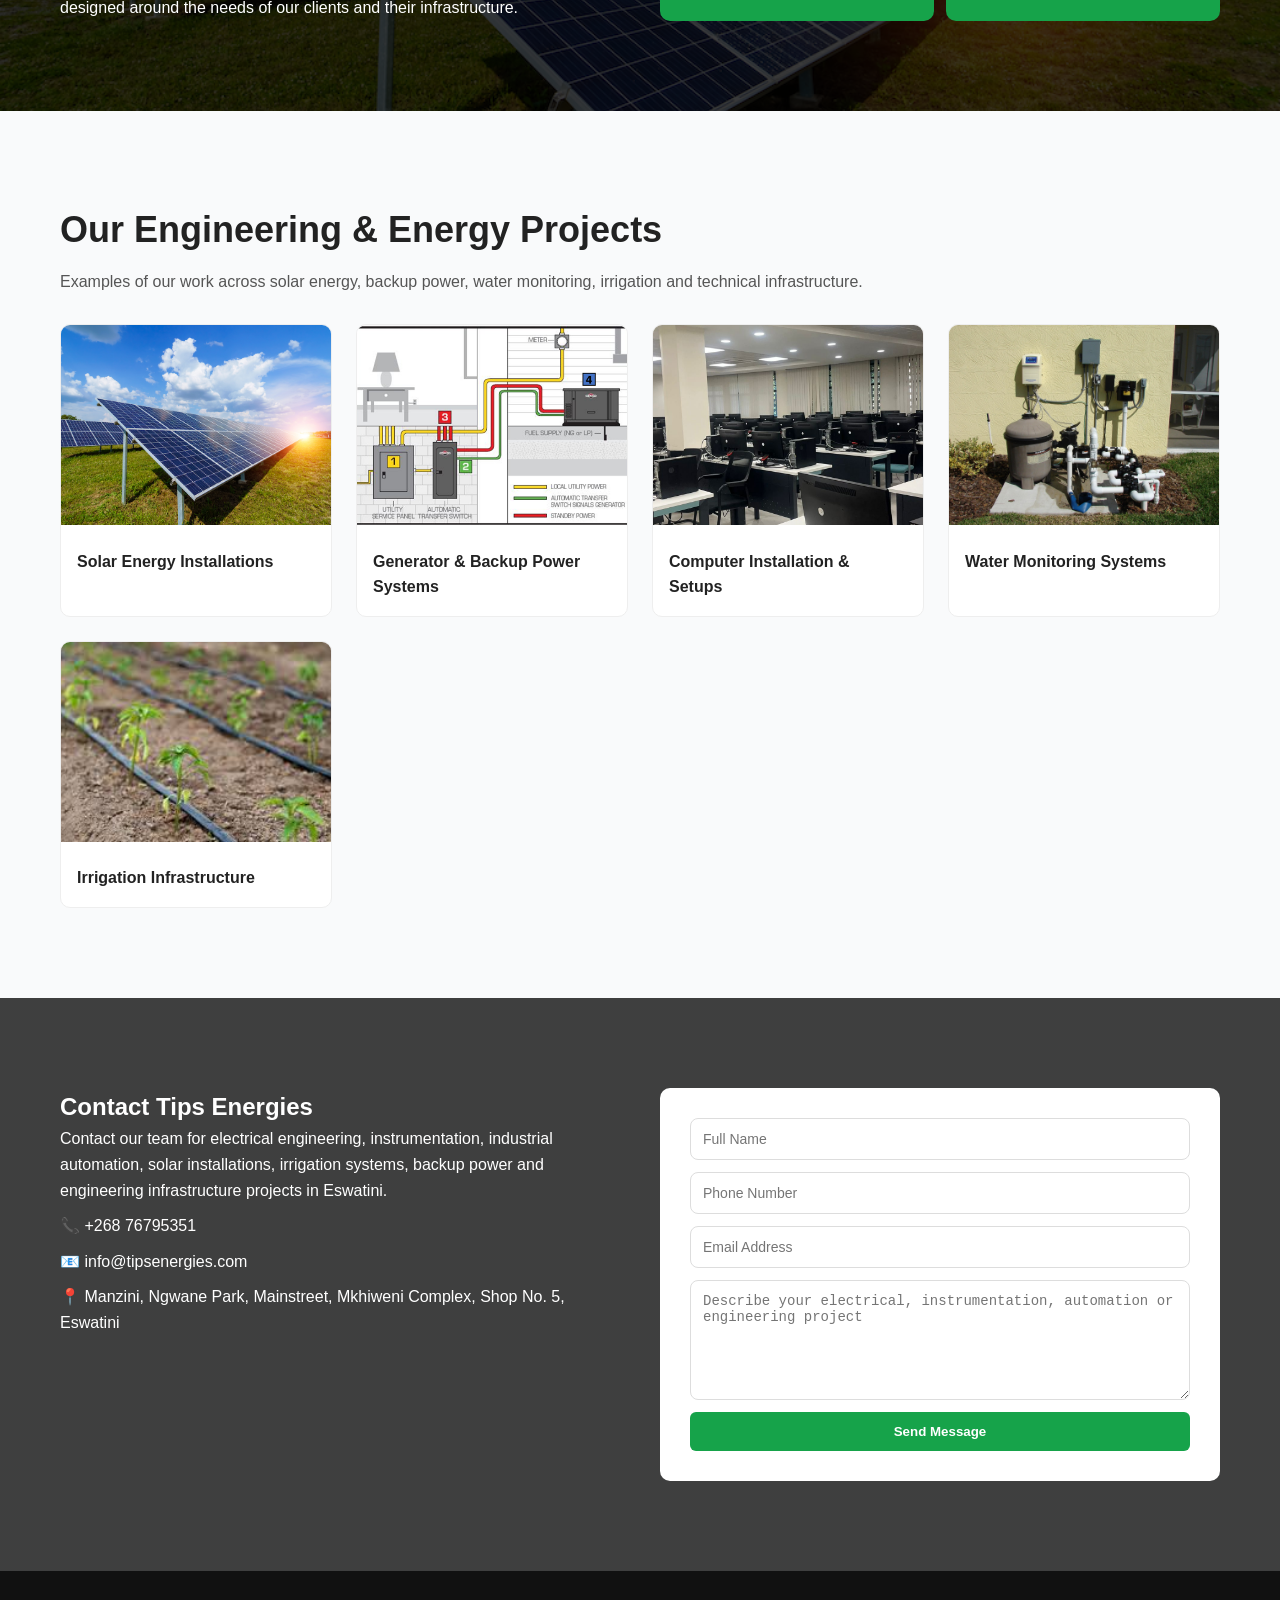
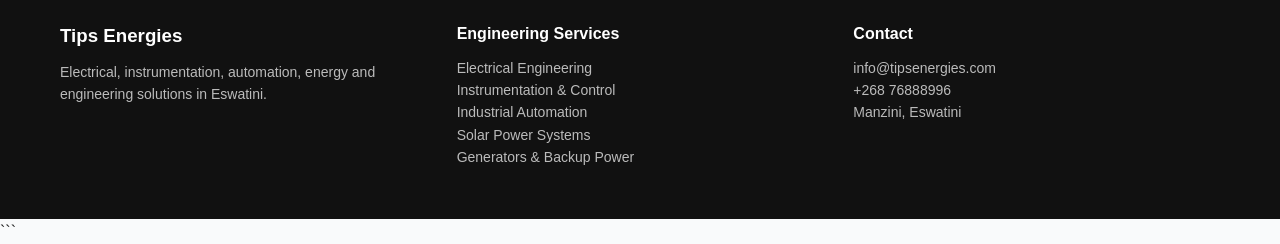
==== commit 6bc80fe9: "Update index.html" ====
--- a/index.html
+++ b/index.html
@@ -704,7 +704,7 @@
 
 <div class="contact-info">
 
-<p>📞 +268 76888996</p>
+<p>📞 +268 76795351</p>
 
 <p>📧 info@tipsenergies.com</p>
 
